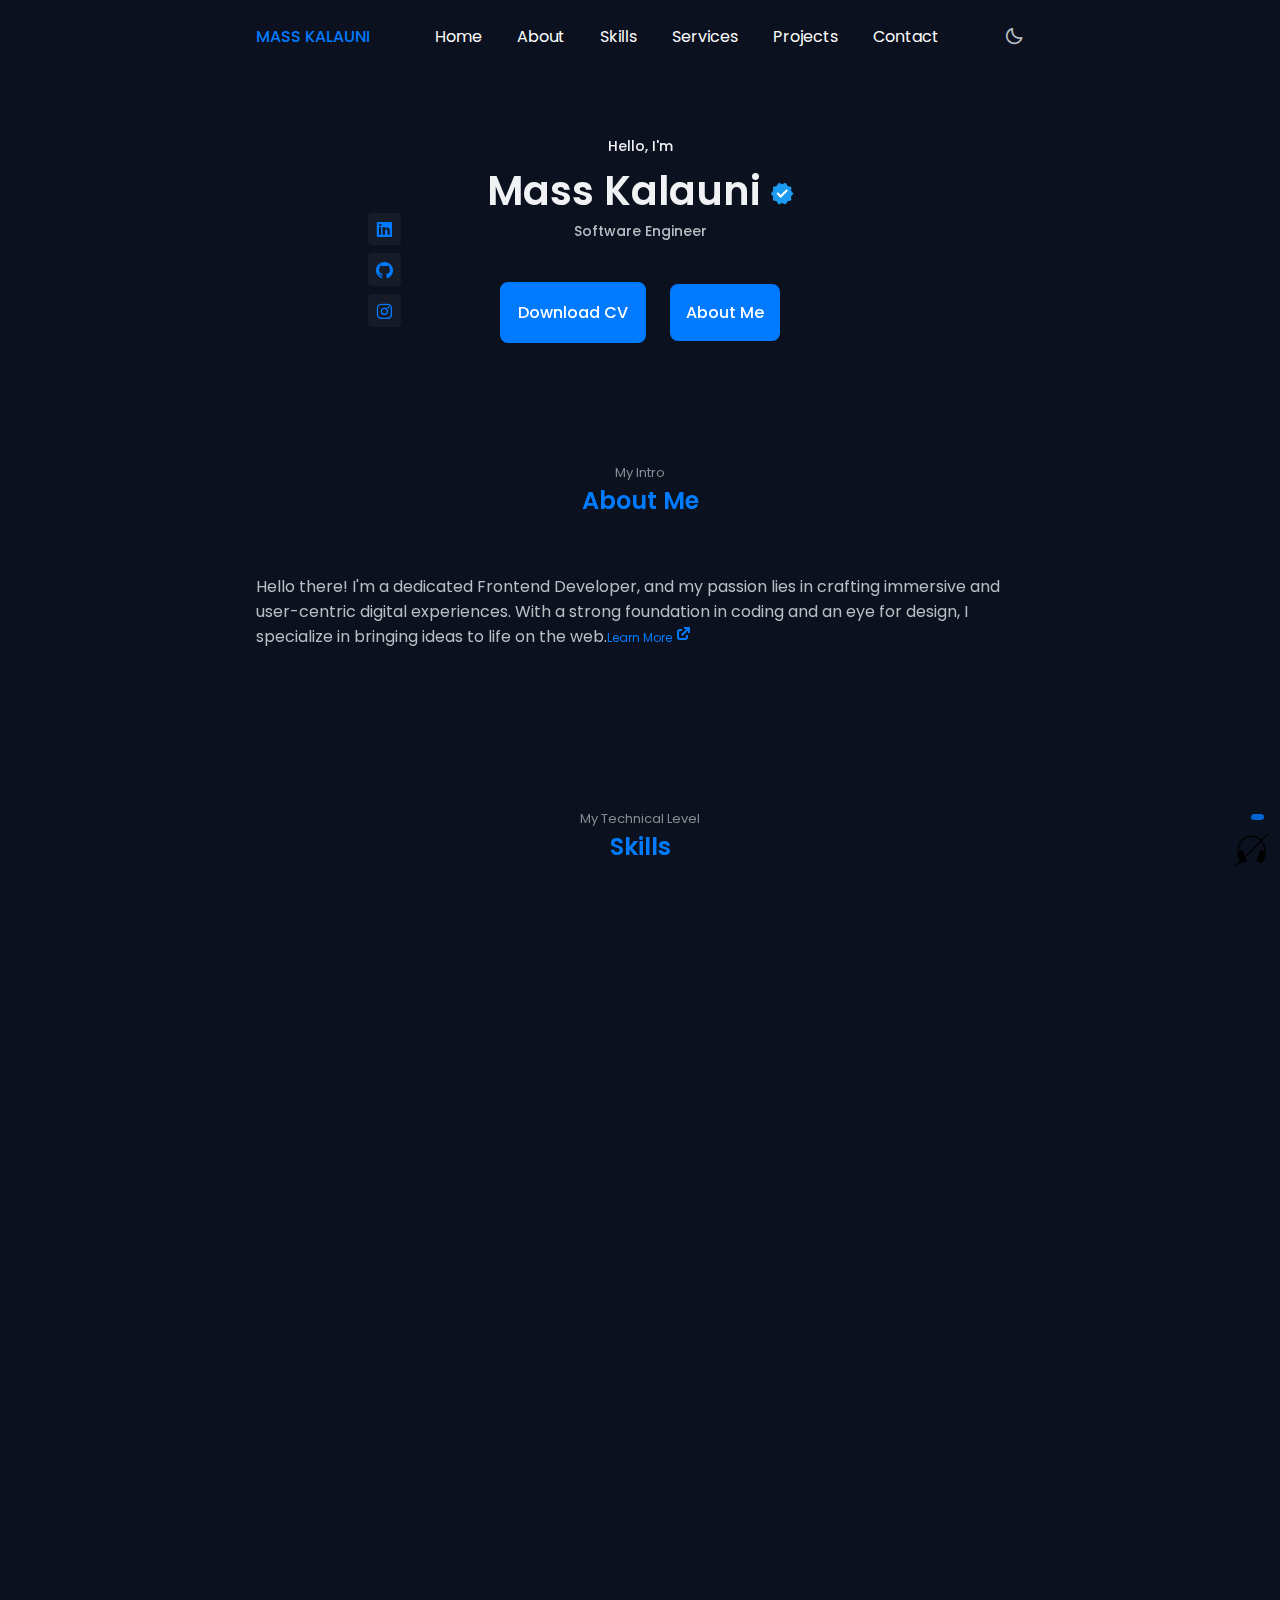
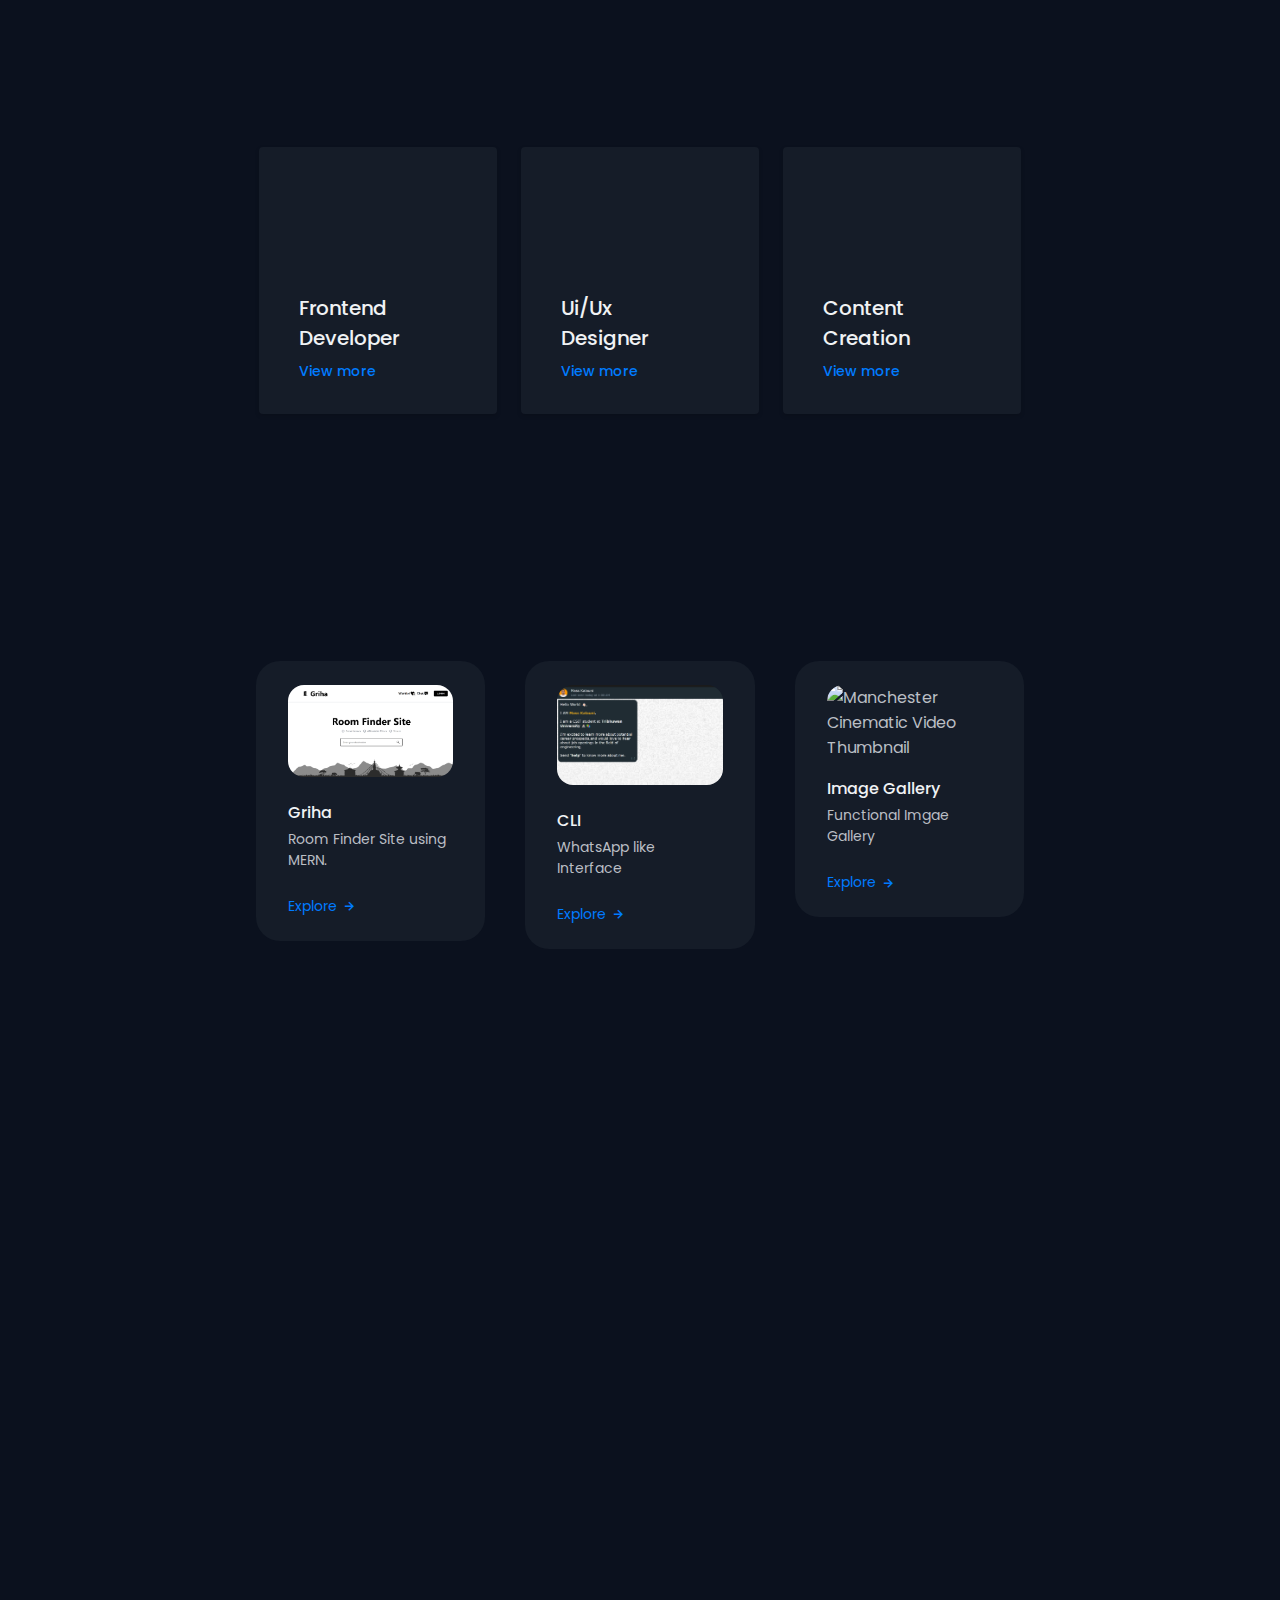
==== index.html @ 1cb42d59 "analytics" ====
<!DOCTYPE html>
<html lang="en">

<head>
    <meta charset="UTF-8">
    <meta name="viewport" content="width=device-width, initial-scale=1.0">
    <meta name="description" content="Prem Prakash Kalauni's personal portfolio showcasing skills, projects, and professional experience in web development and design.">
    <meta name="keywords" content="Prem Prakash Kalauni, portfolio, web development, web design, projects, skills, professional experience">
    <meta name="author" content="Prem Prakash Kalauni">

    <title>Prem Prakash Kalauni - Portfolio</title>

    <!-- Open Graph / Facebook -->
    <meta property="og:type" content="website">
    <meta property="og:title" content="Prem Prakash Kalauni - Portfolio">
    <meta property="og:description" content="Prem Prakash Kalauni's personal portfolio showcasing skills, projects, and professional experience in web development and design.">
    <meta property="og:url" content="https://www.premprakashkalauni.com.np">
    <meta property="og:image" content="https://www.premprakashkalauni.com.np/images/og-image.jpg">

    <!-- Twitter -->
    <meta name="twitter:card" content="summary_large_image">
    <meta name="twitter:title" content="Prem Prakash Kalauni - Portfolio">
    <meta name="twitter:description" content="Prem Prakash Kalauni's personal portfolio showcasing skills, projects, and professional experience in web development and design.">
    <meta name="twitter:url" content="https://www.premprakashkalauni.com.np">
    <meta name="twitter:image" content="https://www.premprakashkalauni.com.np/images/twitter-image.jpg">

    <!-- Canonical Link -->
    <link rel="canonical" href="https://www.premprakashkalauni.com.np">

    <!-- Favicon -->
    <link rel="icon" href="assets/img/favicon/favicon.ico" type="image/x-icon">
    <!--=============== SAFARI BAR COLOR ===============-->
    <meta name="theme-color" content="#fafcff" media="(prefers-color-scheme: light)">
    <meta name="theme-color" content="#0b111e" media="(prefers-color-scheme: dark)">

    <!--=============== CSS ===============-->
    <link rel="stylesheet" href="assets/css/styles.css">

    <!--=============== BOXICONS ===============-->
    <link href='https://unpkg.com/boxicons@2.1.4/css/boxicons.min.css' rel="preload" as="style" fetchpriority="low"
        crossorigin>

    <!--=============== SWIPER CSS ===============-->
    <link href="assets/css/swiper-bundle.min.css" rel="preload" as="style" fetchpriority="low" crossorigin>

    <!--=============== Lazy CSS Load ===============-->
    <noscript data-css-lazyload>
        <link href="https://unpkg.com/boxicons@2.1.4/css/boxicons.min.css" rel="stylesheet" crossorigin
            fetchpriority="low">
        <link href="assets/css/swiper-bundle.min.css" rel="stylesheet" crossorigin fetchpriority="low">
    </noscript>


</head>

<body>
    <!--=============== HEADER ===============-->
    <header class="header" id="header">
        <nav class="nav container">
            <a href="" class="nav__logo" alt="">
                MASS KALAUNI
            </a>
            <!-- -----------------HEADER FOR MOBILE DEVICE----------- -->
            <div class="nav__menu">
                <ul class="nav__list">
                    <li class="nav__item">
                        <a href="#home" class="nav__link active-link" alt="home button">
                            <i class="bx bx-home-alt"></i>
                        </a>
                    </li>

                    <li class="nav__item">
                        <a href="#about" class="nav__link" alt="about button">
                            <i class="bx bx-user"></i>
                        </a>
                    </li>

                    <li class="nav__item">
                        <a href="#skills" class="nav__link" alt="skills button">
                            <i class="bx bx-book"></i>
                        </a>
                    </li>

                    <li class="nav__item">
                        <a href="#project" class="nav__link" alt="work button">
                            <i class="bx bx-briefcase-alt-2"></i>
                        </a>
                    </li>

                    <li class="nav__item">
                        <a href="#contact" class="nav__link" alt="contact button">
                            <i class="bx bx-message-square-detail"></i>
                        </a>
                    </li>

                </ul>
            </div>



            <!-- ---------------------HEADER FOR DESKTOP -------------------------- -->

            <div class="nav__menu_desktop">
                <ul class="nav__list_desktop">
                    <li class="nav__item_desktop">
                       
                        <a href="#home" class=" nav__link " alt="home button">
                            Home
                        </a>
                    </li>

                    <li class="nav__item_desktop">
                        <a href="#about" class="nav__link" alt="about button">
                            About
                        </a>
                    </li>

                    <li class="nav__item_desktop">
                        <a href="#skills" class="nav__link" alt="skills button">
                            Skills
                        </a>
                    </li>
                    <li class="nav__item_desktop">
                        <a href="#services" class="nav__link" alt="skills button">
                            Services
                        </a>
                    </li>

                    <li class="nav__item_desktop">
                        <a href="#project" class="nav__link" alt="work button">
                            Projects
                        </a>
                    </li>

                    <li class="nav__item_desktop">
                        <a href="#contact" class="nav__link" alt="contact button">
                            Contact
                        </a>
                    </li>
                  
                </ul>
             
            </div>

            <!-- Theme Change Button -->
            <i class="bx bx-moon change-theme" id="theme-button"></i>
           
        </nav>
    </header>




    <!--=============== MAIN ===============-->
    <main class="main">
        <!--=============== HOME ===============-->
        <section class="home section" id="home">
            <div class="home__container container grid">
                <div class="home__data">
                    <span class="home__greeting">Hello, I'm</span>
                    <h1 class="home__name">Mass Kalauni
                        <svg class="verified-svg" width="23" height="22" viewBox="0 0 23 22" fill="none">
                            <g id="frame">
                                <path id="star"
                                    d="M5.59896 18.2494L2.73438 17.6244C2.47396 17.5723 2.26562 17.4376 2.10937 17.2203C1.95312 17.0036 1.89236 16.765 1.92708 16.5046L2.21354 13.5619L0.260417 11.3223C0.0868056 11.1314 0 10.9057 0 10.6453C0 10.3848 0.0868056 10.1591 0.260417 9.96817L2.21354 7.72859L1.92708 4.78588C1.89236 4.52546 1.95312 4.28692 2.10937 4.07026C2.26562 3.85289 2.47396 3.71817 2.73438 3.66609L5.59896 3.04109L7.10937 0.489005C7.24826 0.263311 7.43924 0.115741 7.68229 0.0462962C7.92535 -0.0231483 8.1684 -0.0144674 8.41146 0.0723382L11.1198 1.21817L13.8281 0.0723382C14.0712 -0.0144674 14.3142 -0.0231483 14.5573 0.0462962C14.8003 0.115741 14.9913 0.263311 15.1302 0.489005L16.6406 3.04109L19.5052 3.66609C19.7656 3.71817 19.974 3.85289 20.1302 4.07026C20.2865 4.28692 20.3472 4.52546 20.3125 4.78588L20.026 7.72859L21.9792 9.96817C22.1528 10.1591 22.2396 10.3848 22.2396 10.6453C22.2396 10.9057 22.1528 11.1314 21.9792 11.3223L20.026 13.5619L20.3125 16.5046C20.3472 16.765 20.2865 17.0036 20.1302 17.2203C19.974 17.4376 19.7656 17.5723 19.5052 17.6244L16.6406 18.2494L15.1302 20.8015C14.9913 21.0272 14.8003 21.1748 14.5573 21.2442C14.3142 21.3137 14.0712 21.305 13.8281 21.2182L11.1198 20.0723L8.41146 21.2182C8.1684 21.305 7.92535 21.3137 7.68229 21.2442C7.43924 21.1748 7.24826 21.0272 7.10937 20.8015L5.59896 18.2494Z"
                                    fill="#1D9BF0"></path>
                                <path id="tick" d="M6.21994 10L9.71996 13.5L16.22 7.00003" stroke="white"
                                    stroke-width="2"></path>
                            </g>
                        </svg>
                    </h1>
                    <h3 id="dynamic-header" class="home__education">Software Engineer</h3>

                    <div class="home__buttons">
                        <a download="" href="./assets/pdf/Prem-Kalauni-CV.pdf" target="_blank" class="button button--ghost">
                            Download CV
                        </a>

                        <a href="#about" class="button">About Me</a>
                    </div>
                </div>
                <div class="home__social">
                    <a href="https://www.linkedin.com/in/mass-kalauni-402a87238/" target="_blank" class="home__social-link" alt="linkedin social button">
                        <i class="bx bxl-linkedin-square"></i>
                    </a>

                    <a href="https://github.com/masskalauni" target="_blank" class="home__social-link" alt="github social button">
                        <i class="bx bxl-github"></i>
                    </a>

                    <a href="https://www.instagram.com/mass_kalauni/" target="_blank" class="home__social-link" alt="instagram social button">
                        <i class='bx bxl-instagram'></i>
                    </a>
                </div>


            </div>
        </section>
        <!--=============== ABOUT ===============-->
        <section class="about section" id="about">
            <span class="section__subtitle">My Intro</span>
            <h2 class="section__title">About Me</h2>

            <div class="about__container container grid">
                

                <div class="about__data">
                   

                    <p class="about__description">
                        Hello there! I'm a dedicated Frontend Developer, and my passion lies in crafting immersive and
                        user-centric digital experiences. With a strong foundation in coding and an eye for design, I
                        specialize in bringing ideas to life on the web.<a href="https://premkalauni.com.np/" class=" learn_more_btn">Learn More <span>
                            <li-icon aria-hidden="true" type="link-external" class="text-view-model__external-hyperlink-icon" size="small"><svg xmlns="http://www.w3.org/2000/svg" viewBox="0 0 16 16" data-supported-dps="16x16" fill="currentColor" class="mercado-match" width="16" height="16" focusable="false">
                                  <path d="M15 1v6h-2V4.41L7.41 10 6 8.59 11.59 3H9V1zm-4 10a1 1 0 01-1 1H5a1 1 0 01-1-1V6a1 1 0 011-1h2V3H5a3 3 0 00-3 3v5a3 3 0 003 3h5a3 3 0 003-3V9h-2z"></path>
                                </svg></li-icon>      </span></a>
                    </p>

                    

                </div>
            </div>
        </section>

        <!--=============== SKILLS ===============-->
        <section class="skills section" id="skills">
            <span class="section__subtitle">My Technical Level</span>
            <h2 class="section__title">Skills</h2>

            <div class="skills__container container grid">
                <div class="skills__content">
                    <h3 class="skills__title">Frontend Technologies</h3>

                    <div class="skills__box">
                        <div class="skills__group">
                            <div class="skills__data">
                                <i class="bx bxs-badge-check"></i>

                                <div>
                                    <h3 class="skills__name">HTML</h3>
                                    <span class="skills__level">Advanced</span>
                                </div>
                            </div>

                            <div class="skills__data">
                                <i class="bx bxs-badge-check"></i>

                                <div>
                                    <h3 class="skills__name">CSS</h3>
                                    <span class="skills__level">Advanced</span>
                                </div>
                            </div>

                            <div class="skills__data">
                                <i class="bx bxs-badge-check"></i>

                                <div>
                                    <h3 class="skills__name">JavaScript</h3>
                                    <span class="skills__level">Advanced</span>
                                </div>
                            </div>
                        </div>

                        <div class="skills__group">
                            <div class="skills__data">
                                <i class="bx bxs-badge-check"></i>

                                <div>
                                    <h3 class="skills__name">React</h3>
                                    <span class="skills__level">Intermediate</span>
                                </div>
                            </div>

                            <div class="skills__data">
                                <i class="bx bxs-badge-check"></i>

                                <div>
                                    <h3 class="skills__name">Bootstrap</h3>
                                    <span class="skills__level">Intermediate</span>
                                </div>
                            </div>
                        </div>
                    </div>
                </div>

                <div class="skills__content">
                    <h3 class="skills__title">Backend Technologies</h3>

                    <div class="skills__box">
                        <div class="skills__group">


                            <div class="skills__data">
                                <i class="bx bxs-badge-check"></i>

                                <div>
                                    <h3 class="skills__name">NodeJS</h3>
                                    <span class="skills__level">Beginner</span>
                                </div>
                            </div>
                            <div class="skills__data">
                                <i class="bx bxs-badge-check"></i>

                                <div>
                                    <h3 class="skills__name">MySQL</h3>
                                    <span class="skills__level">Intermediate</span>
                                </div>
                            </div>
                        </div>

                        <div class="skills__group">
                            <div class="skills__data">
                                <i class="bx bxs-badge-check"></i>

                                <div>
                                    <h3 class="skills__name">PHP</h3>
                                    <span class="skills__level">Intermediate</span>
                                </div>
                            </div>


                        </div>
                    </div>
                </div>

                <div class="skills__content">
                    <h3 class="skills__title">Programming Languages</h3>

                    <div class="skills__box">
                        <div class="skills__group">
                            <div class="skills__data">
                                <i class="bx bxs-badge-check"></i>

                                <div>
                                    <h3 class="skills__name">C/C++</h3>
                                    <span class="skills__level">Intermediate</span>
                                </div>
                            </div>

                            <div class="skills__data">
                                <i class="bx bxs-badge-check"></i>

                                <div>
                                    <h3 class="skills__name">Java</h3>
                                    <span class="skills__level">Beginner</span>
                                </div>
                            </div>

                            <div class="skills__data">
                                <i class="bx bxs-badge-check"></i>

                                <div>
                                    <h3 class="skills__name">Python</h3>
                                    <span class="skills__level">Intermediate</span>
                                </div>
                            </div>
                        </div>

                        <div class="skills__group">


                            <div class="skills__data">
                                <i class="bx bxs-badge-check"></i>

                                <div>
                                    <h3 class="skills__name">C#</h3>
                                    <span class="skills__level">Basic</span>
                                </div>
                            </div>


                            <div class="skills__data">
                                <i class="bx bxs-badge-check"></i>

                                <div>
                                    <h3 class="skills__name">Dot NET</h3>
                                    <span class="skills__level">Basic</span>
                                </div>
                            </div>
                        </div>
                    </div>
                </div>

                <div class="skills__content">
                    <h3 class="skills__title">Tools & Technologies</h3>

                    <div class="skills__box">
                        <div class="skills__group">
                            <div class="skills__data">
                                <i class="bx bxs-badge-check"></i>

                                <div>
                                    <h3 class="skills__name">Figma</h3>
                                    <span class="skills__level">Advanced</span>
                                </div>
                            </div>

                            <div class="skills__data">
                                <i class="bx bxs-badge-check"></i>

                                <div>
                                    <h3 class="skills__name">Git</h3>
                                    <span class="skills__level">Intermediate</span>
                                </div>
                            </div>

                            <div class="skills__data">
                                <i class="bx bxs-badge-check"></i>

                                <div>
                                    <h3 class="skills__name">Netlify</h3>
                                    <span class="skills__level">Intermediate</span>
                                </div>
                            </div>
                        </div>

                        <div class="skills__group">


                            <div class="skills__data">
                                <i class="bx bxs-badge-check"></i>

                                <div>
                                    <h3 class="skills__name">Azure</h3>
                                    <span class="skills__level">Basic</span>
                                </div>
                            </div>

                            <div class="skills__data">
                                <i class="bx bxs-badge-check"></i>

                                <div>
                                    <h3 class="skills__name">AWS</h3>
                                    <span class="skills__level">Basic</span>
                                </div>
                            </div>
                        </div>
                    </div>
                </div>
            </div>

        </section>

        <!--=============== SERVICES ===============-->
        <section class="services section" id="services">

            <span class="section__subtitle">What I Offer</span>
            <h2 class="section__title">Services</h2>
            <div class="services-container container grid">
                <!-- service 1  -->
                <div class="services-content">
                    <div>
                        <i class="fa-solid fa-code services-icon"></i>
                        <br><br>
                        <h3 class="services-title">
                            Frontend <br>
                            Developer
                        </h3>
                    </div>
                    <span class="button button-flex button-small button-link services-button">
                        View more
                        <i class="fa-solid fa-arrow-right button-icon"></i>
                    </span>

                    <div class="services-box">
                        <div class="services-box-content">
                            <h4 class="services-box-title">
                                Frontend <br>
                                Developer
                                <br><br>
                            </h4>
                            <i class="fa-solid fa-xmark services-box-close"></i>

                            <ul class="services-box-services grid">
                                <li class="services-box-list">
                                    <i class="bx bxs-badge-check "></i>
                                    <p>Responsive Web Design</p>
                                </li>
                                <li class="services-box-list">
                                    <i class="bx bxs-badge-check"></i>
                                    <p>Interactive User Interfaces</p>
                                </li>
                                <li class="services-box-list">
                                    <i class="bx bxs-badge-check"></i>
                                    <p>SEO-Friendly Implementations</p>
                                </li>
                                <li class="services-box-list">
                                    <i class="bx bxs-badge-check"></i>
                                    <p>Accessibility and UX Enhancement</p>
                                </li>
                            </ul>
                        </div>
                    </div>
                </div>
                <!-- service 2  -->
                <div class="services-content">
                    <div>
                        <i class="fa-brands fa-uikit services-icon"></i>
                        <br><br>
                        <h3 class="services-title">
                            Ui/Ux <br>
                            Designer

                        </h3>
                    </div>
                    <span class="button button-flex button-small button-link services-button">
                        View more
                        <i class="fa-solid fa-arrow-right button-icon"></i>
                    </span>

                    <div class="services-box">
                        <div class="services-box-content">
                            <h4 class="services-box-title">
                                Ui/Ux <br>
                                Designer <br><br>
                            </h4>
                            <i class="fa-solid fa-xmark services-box-close"></i>

                            <ul class="services-box-services grid">
                                <li class="services-box-list">
                                    <i class="bx bxs-badge-check"></i>
                                    <p>Intuitive User Interface Design</p>
                                </li>
                                <li class="services-box-list">
                                    <i class="bx bxs-badge-check"></i>
                                    <p>Responsive and Mobile-First Design</p>
                                </li>
                                <li class="services-box-list">
                                    <i class="bx bxs-badge-check"></i>
                                    <p>Seamless User Experience Optimization</p>
                                </li>
                                <li class="services-box-list">
                                    <i class="bx bxs-badge-check"></i>
                                    <p>Accessibility and Usability Enhancements</p>
                                </li>
                            </ul>
                        </div>
                    </div>
                </div>
                <!-- service 3  -->
                <div class="services-content">
                    <div>
                        <i class="fa-solid fa-hashtag services-icon"></i>
                        <br><br>
                        <h3 class="services-title">
                            Content<br>
                            Creation
                        </h3>
                    </div>
                    <span class="button button-flex button-small button-link services-button">
                        View more
                        <i class="fa-solid fa-arrow-right button-icon"></i>
                    </span>

                    <div class="services-box">
                        <div class="services-box-content">
                            <h4 class="services-box-title">
                                Content <br>
                                Creation
                                <br><br>
                            </h4>
                            <i class="fa-solid fa-xmark services-box-close"></i>

                            <ul class="services-box-services grid">
                                <li class="services-box-list">
                                    <i class="bx bxs-badge-check"></i>
                                    <p>Engaging Visual Content</p>
                                </li>
                                <li class="services-box-list">
                                    <i class="bx bxs-badge-check"></i>
                                    <p>Social Media Management</p>
                                </li>
                                <li class="services-box-list">
                                    <i class="bx bxs-badge-check"></i>
                                    <p>Content Strategy Consulting</p>
                                </li>
                                <li class="services-box-list">
                                    <i class="bx bxs-badge-check"></i>
                                    <p>Brand Development and Growth</p>
                                </li>
                            </ul>
                        </div>
                    </div>
                </div>
            </div>
        </section>


        <div class="work__container container grid">

        </div>


        <!--=============== PERSONAL PROJECTS ===============-->
        <section class="projects section" id="project">
            <span class="section__subtitle">Most Recent Work</span>
            <h2 class="section__title">Personal Projects</h2>

            <div class="projects__container container swiper">
                <div class="swiper-wrapper">
                    <div class="projects__card swiper-slide">
                        <img src="assets/img/projects/griha.onrender.com_ (1).png" alt="Griha"
                            class="projects__img">

                        <h3 class="projects__name">Griha</h3>
                        <p class="projects__description">
                            Room Finder Site using MERN.
                        </p>
                        <br>
                        <a href="https://griha.onrender.com/" target="_blank"
                            class="work__button">
                            Explore <i class="bx bx-right-arrow-alt work__icon"></i>
                        </a>
                    </div>

                    <div class="projects__card swiper-slide">
                        <img src="assets/img/projects/premkalauni.com.np_1.png" alt="CS50 Header Photo" class="projects__img">

                        <h3 class="projects__name">CLI</h3>
                        <p class="projects__description">
                          WhatsApp like Interface
                        </p>
                        <br>
                        <a href="https://premkalauni.com.np/" target="_blank" class="work__button">
                            Explore <i class="bx bx-right-arrow-alt work__icon"></i>
                        </a>
                    </div>

                    <div class="projects__card swiper-slide">
                        <img src="assets/img/projects/masskalauni.github.io_Image-Gallery_.png" alt="Manchester Cinematic Video Thumbnail"
                            class="projects__img">

                        <h3 class="projects__name">Image Gallery</h3>
                        <p class="projects__description">
                            Functional Imgae Gallery
                        </p>
                        <br>
                        <a href="https://masskalauni.github.io/Image-Gallery/" target="_blank" class="work__button">
                            Explore <i class="bx bx-right-arrow-alt work__icon"></i>
                        </a>
                    </div>

                    <div class="projects__card swiper-slide">
                        <img src="assets/img/projects/textpilot.netlify.app_.png" alt="Deepfakes Keynote Thumbnail"
                            class="projects__img">

                        <h3 class="projects__name">Rapid GT</h3>
                        <p class="projects__description">
                            Simple TextPilot
                        </p>
                        <br>
                        <a href="https://textpilot.netlify.app/" target="_blank" class="work__button">
                           Explore <i class="bx bx-right-arrow-alt work__icon"></i>
                        </a>
                    </div>


                    <div class="projects__card swiper-slide">
                        <img src="assets/img/projects/greenpeaceletang.com_.png" alt="Deepfakes Keynote Thumbnail"
                            class="projects__img">

                        <h3 class="projects__name">Greenpeace</h3>
                        <p class="projects__description">
                            Custom Wordpress Theme(Backend).
                        </p>
                        <br>
                        <a href="https://greenpeaceletang.com/" target="_blank" class="work__button">
                           Explore <i class="bx bx-right-arrow-alt work__icon"></i>
                        </a>
                    </div>


                    <div class="projects__card swiper-slide">
                        <img src="assets/img/projects/download (1).jpeg" alt="Deepfakes Keynote Thumbnail"
                            class="projects__img">

                        <h3 class="projects__name">Desktop App</h3>
                        <p class="projects__description">
                            Simple Desktop App using Swing.
                        </p>
                        <br>
                        <a href="https://github.com/masskalauni/CryptAuthHub.git" target="_blank" class="work__button">
                           Explore <i class="bx bx-right-arrow-alt work__icon"></i>
                        </a>
                    </div>


                    <div class="projects__card swiper-slide">
                        <img src="assets/img/projects/masskalauni.github.io_Onlinekhabar_.png" alt="Deepfakes Keynote Thumbnail"
                            class="projects__img">

                        <h3 class="projects__name">Onlinekhabar Clone</h3>
                        <p class="projects__description">
                            Popular nepali news website clone Frontend as well as backend.
                        </p>
                        <br>
                        <a href="https://masskalauni.github.io/Onlinekhabar/" target="_blank" class="work__button">
                           Explore <i class="bx bx-right-arrow-alt work__icon"></i>
                        </a>
                    </div>
                </div>

                <div class="swiper-pagination"></div>
            </div>
        </section>

        <!--=============== CONTACT ===============-->
        <section class="contact section" id="contact">
            <span class="section__subtitle">Get In Touch</span>
            <h2 class="section__title">Contact Me</h2>

            <div class="contact__container container grid">
                <div class="contact__content">
                    <h3 class="contact__title">Talk to me</h3>

                    <div class="contact__info">
                        <div class="contact__card">
                            <i class="bx bx-mail-send contact__card-icon"></i>
                            <h3 class="contact__card-title">Email</h3>
                            <span class="contact__card-data">masskalauni@gmail.com</span>

                            <a href="mailto:masskalauni@gmail.com" target="_blank" class="contact__button">
                                Write Me <i class="bx bx-right-arrow-alt contact__button-icon"></i>
                            </a>
                        </div>

                        <div class="contact__card">
                            <i class="bx bxl-whatsapp contact__card-icon"></i>
                            <h3 class="contact__card-title">WhatsApp</h3>
                            <span class="contact__card-data">+9779847508995</span>

                            <a href="https://wa.me/9847508995" target="_blank" class="contact__button">
                                Text Me <i class="bx bx-right-arrow-alt contact__button-icon"></i>
                            </a>
                        </div>

                        <div class="contact__card">
                            <i class="bx bx-phone contact__card-icon"></i>
                            <h3 class="contact__card-title">Phone</h3>
                            <span class="contact__card-data">+9779868509934</span>

                            <a href="tel:9868509934" target="_blank" class="contact__button">
                                Call Me <i class="bx bx-right-arrow-alt contact__button-icon"></i>
                            </a>
                        </div>
                    </div>
                </div>

                <div class="contact__content">
                    <h3 class="contact__title">Write me about your project</h3>

                    <form class="contact__form" data-netlify="true" name="contactForm" action="#">
                        <div class="contact__form-div">
                            <label for="name" class="contact__form-tag">Full Name</label>
                            <input type="text" placeholder="Insert your name" class="contact__form-input" id="name"
                                name="name" autocomplete="name" required>
                        </div>

                        <div class="contact__form-div">
                            <label for="email" class="contact__form-tag">Email</label>
                            <input type="email" placeholder="Insert your email" class="contact__form-input" id="email"
                                name="email" autocomplete="email" required>
                        </div>

                        <div class="contact__form-div contact__form-area">
                            <label for="message" class="contact__form-tag">Message</label>
                            <textarea placeholder="Describe your project" class="contact__form-input" id="message"
                                name="message" cols="30" rows="10" required></textarea>
                        </div>
                        
                        <button type="submit" class="button">Send Message</button>

                    </form>
                    
                </div>
            </div>
        </section>
    </main>



    <!--=============== FOOTER ===============-->
    <footer class="footer">
        <div class="footer__container container grid">
            <h1 class="footer__title">MASS KALAUNI</h1>

            <ul class="footer__list">
                <li>
                    <a href="#about" class="footer__link">About</a>
                </li>

                <li>
                    <a href="" target="_blank" class="footer__link">Blogs</a>
                </li>


            </ul>

            <ul class="footer__social">
                <a href="https://www.facebook.com/prem.kalauni.7/" target="_blank" class="footer__social-link" alt="facebook social button">
                    <i class="bx bxl-facebook"></i>
                </a>

                <a href="https://www.instagram.com/mass_kalauni/" target="_blank" class="footer__social-link" alt="instagram social button">
                    <i class="bx bxl-instagram"></i>
                </a>

                <a href="https://x.com/MassKalauni" target="_blank" class="footer__social-link" alt="twitter social button">
                    <i class="fa-brands fa-x-twitter"></i>
                </a>
            </ul>

            <span class="footer__copy">
                &#169; 2024 Mass Kalauni. All Rights Reserved.
            </span>
        </div>
      <div class="container">
        <a href="#home" class="scrollup show-scroll" id="scroll-up">
            <i class="fa-solid fa-arrow-up scroll-up-icon"></i>
          </a>
          <button class="app__earphone" onclick="toggleSound()">
            <img src="assets/img/favicon/Pk_files/earphone sound off.svg" alt="Earphone" class="app__earphone-img" id="earphone-img">
            <span class="app__earphone-span" id="earphone-text">sound off</span>
            <div class="app__earphone-tooltip" id="earphone-tooltip"></div>
            <audio autoplay="" class="app__audio" id="audio">
                <!-- <source src="assets/audio/lofi-study-112191.mp3" type="audio/mp3"> -->
            </audio>
        </button>
    </div>
   
    </footer>

    <!--=============== SCROLLREVEAL ===============-->
    <script src="assets/js/scrollreveal.min.js"></script>

    <!--=============== SWIPER JS ===============-->
    <script src="assets/js/swiper-bundle.min.js"></script>

    <!--=============== MIXITUP FILTER ===============-->
    <script src="assets/js/mixitup.min.js"></script>

    <!--=============== MAIN JS ===============-->
    <script src="assets/js/main.js"></script>
    <!-- ---fontawesome----- -->
    <script src="https://kit.fontawesome.com/9b634c15bd.js" crossorigin="anonymous"></script>
    <!-- ================smtp js========== -->
    <script src="https://smtpjs.com/v3/smtp.js"></script>

    <script src="https://cdn.jsdelivr.net/npm/canvas-confetti@1.5.1/dist/confetti.browser.min.js"></script>

   <!-- 100% privacy-first analytics -->
<script async defer src="https://scripts.simpleanalyticscdn.com/latest.js"></script>
<noscript><img src="https://queue.simpleanalyticscdn.com/noscript.gif" alt="" referrerpolicy="no-referrer-when-downgrade" /></noscript>
</body>


</html>
---- assets/css/styles.css ----
/*=============== GOOGLE FONTS ===============*/
@import url("https://fonts.googleapis.com/css2?family=Poppins:wght@400;500;600&display=swap");

/*=============== VARIABLES CSS ===============*/
:root {
  --header-height: 3.5rem;

  /*========== Colors ==========*/
  /*Color mode HSL(hue, saturation, lightness)*/
  /*
        Purple: hsl(250, 66%, 75%)
        Blue: hsl(207, 90%, 72%)
        Pink: hsl(356, 66%, 75%)
        Teal: hsl(174, 63%, 62%)
  */
  --first-hue: 219;
  --sat: 69%;
  --lig: 61%;
  --second-hue: 219;
  
  --first-color: #007bff;
  --first-color-alt: hsl(var(--first-hue), var(--sat), 71%); /* -4% */
  --title-color: hsl(var(--second-hue), 15%, 95%);
  --text-color: hsl(var(--second-hue), 8%, 75%);
  --text-color-light: hsl(var(--second-hue), 4%, 55%);
  --body-color: hsl(var(--second-hue), 48%, 8%);
  --container-color: hsl(var(--second-hue), 32%, 12%);

  /*========== Font and typography ==========*/
  /*.5rem = 8px | 1rem = 16px ...*/
  --body-font: 'Poppins', sans-serif;
  --biggest-font-size: 1.75rem;
  --h1-font-size: 1.5rem;
  --h2-font-size: 1.25rem;
  --h3-font-size: 1rem;
  --normal-font-size: .938rem;
  --small-font-size: .813rem;
  --smaller-font-size: .75rem;
  --tiny-font-size: .625rem;

  /*========== Font weight ==========*/
  --font-medium: 500;
  --font-semibold: 600;

  /*========== z index ==========*/
  --z-tooltip: 10;
  --z-fixed: 100;
  --z-model: 100;
}

/* Responsive typography */
@media screen and (min-width: 968px) {
  :root {
    --biggest-font-size: 2.5rem;
    --h1-font-size: 2.25rem;
    --h2-font-size: 1.5rem;
    --h3-font-size: 1.25rem;
    --normal-font-size: 1rem;
    --small-font-size: .875rem;
    --smaller-font-size: .813rem;
  }
}

/*=============== BASE ===============*/
* {
  box-sizing: border-box;
  padding: 0;
  margin: 0;
}

html {
  scroll-behavior: smooth;
}

body,
button,
input,
textarea {
  font-family: var(--body-font);
  font-size: var(--normal-font-size);
}
.verified-svg #star {
  transform-origin: center;
  animation: spin 3.5s ease-in-out infinite;
 
}

.app__earphone {
  position: fixed;
  right: -.5rem;
  bottom: .5rem;
  z-index: 9999;
  background-color: transparent;
  border: none;
  cursor: pointer;
  display: flex;
  flex-direction: column;
  align-items: center
}

.app__earphone-img {
  width: 34px;
  height: 34px
}

.app__earphone-span {
  opacity: 0;
  transition: all 1s ease;
  transform: translateY(20px);
}

.app__earphone-span_show {
  transition: all 1s ease;
}

.app__earphone-span_show:hover {
  transform: translateY(0);
  opacity: 1;
}

.app__earphone-audio {
  display: none;
  opacity: 0
}
.app__earphone-tooltip {
  position: absolute;
  bottom: 4px;
  left: 50%;
  transform: translateX(-50%);
  width: 100%;
  color: black;
  display: none;
  opacity: 0;
  transition: all 1s ease; /* Add a transition for opacity */
}

.app__earphone:hover .app__earphone-tooltip {
  display: block;
  opacity: 1;
}


input {
  font-family: var(--body-font);
  font-size: var(--normal-font-size);
  border: none;
  outline: none;
  display: inline-block;
  background-color: var(--first-color);
  color: var(--body-color);
  padding: 0.75rem 1rem;
  border-radius: 0.5rem;
  font-weight: var(--font-medium);
  transition: 0.4s;
}

body {
  background-color: var(--body-color);
  color: var(--text-color);
  transition: .4s; /* for light mode animation */
}

h1, h2, h3 {
  color: var(--title-color);
  font-weight: var(--font-semibold);
}

ul {
  list-style: none;
}

a {
  text-decoration: none;
}

button {
  cursor: pointer;
  border: none;
  outline: none;
}

img {
  max-width: 100%;
  height: auto;
}

/*=============== THEME ===============*/
.change-theme {
  font-size: 1.25rem;
  cursor: pointer;
  transition: 0.3s;
}

.change-theme:hover {
  color: var(--first-color);
  transition: 0.3s;
}

/*========== Variables Light Theme ==========*/
body.light-theme {
  --title-color: hsl(var(--second-hue), 15%, 15%);
  --text-color: hsl(var(--second-hue), 8%, 35%);
  --body-color: hsl(var(--second-hue), 100%, 99%);
  --container-color: #FFF;
}

/*========== 
    Color changes in some parts of 
    the website, in light theme
==========*/
.light-theme .scroll-header {
  box-shadow: 0 2px 4px hsla(0, 0%, 1%, 0.1);
}

.light-theme .nav__menu {
  background-color: hsla(var(--second-hue), 32%, 90%, 0.8);
}
 .light-theme .nav__menu{
  color: var(--text-color);
} 
.light-theme .nav__list_desktop li a{
  color: var( --title-color);
} 

.light-theme .section__subtitle {
  color: var(--text-color);
}

.light-theme .home__social-link {
  box-shadow: 0 2px 8px hsla(var(--second-hue), 48%, 8%, 0.1);
}

.light-theme .home__social::after {
  background-color: var(--title-color);
}

.light-theme .home__social-link,
.light-theme .home__scroll {
  color: var(--title-color);
}

.light-theme .about__box {
  box-shadow: 0 2px 8px hsla(var(--second-hue), 48%, 8%, 0.1);
}

.light-theme .skills__content,
.light-theme .services__card,
.light-theme .work__card,
.light-theme .projects__card,
.light-theme .contact__card {
  box-shadow: 0 2px 16px hsla(var(--second-hue), 48%, 8%, 0.1);
}

.light-theme::-webkit-scrollbar-thumb {
  background-color: hsl(var(--second-hue), 8%, 54%);
  transition: 0.3s;
}

.light-theme::-webkit-scrollbar-thumb:hover {
  background-color: hsl(var(--second-hue), 8%, 44%);
  transition: 0.3s;
}

.light-theme .img-fluid {
  fill: var(--title-color);
  transition: 0.3s;
}

.light-theme .img-fluid:hover {
  fill: var(--first-color);
  transition: 0.3s;
}

.light-theme .footer {
  background-color: var(--first-color);
}

.light-theme .footer__title,
.light-theme .footer__link {
  color: var(--body-color);
}

.light-theme .footer__social-link {
  background-color: var(--body-color);
  color: var(--first-color);
  transition: 0.3s;
}

.light-theme .footer__social-link:hover {
  color: #151c28;
  transition: 0.3s;
}

.light-theme .footer__copy {
  color: var(--container-color);
}

/*=============== REUSABLE CSS CLASSES ===============*/
.container {
  max-width: 968px;
  margin-left: 1rem;
  margin-right: 1rem;
}

.grid {
  display: grid;
  gap: 1.25rem;
}

.main {
  overflow: hidden;
}

.section {
  padding: 4.5rem 0 1rem;
}

.section__title, 
.section__subtitle {
  text-align: center;
}

.section__title {
  font-size: var(--h2-font-size);
  color: var(--first-color);
  margin-bottom: 2rem;
}

.section__subtitle {
  display: block;
  font-size: var(--smaller-font-size);
  color: var(--text-color-light);
}

/*=============== HEADER & NAV===============*/
.header {
  position: fixed;
  top: 0;
  left: 0;
  width: 100%;
  background-color: var(--body-color);
  z-index: var(--z-fixed);
  transition: 0.4s; /* For light mode animation */
}

.nav {
  height: var(--header-height);
  display: flex;
  justify-content: space-between;
  align-items: center;
}

.nav__logo, #Logo_Black {
  color: var(--first-color);
  font-weight: var(--font-medium);
  transition: .4s ease-in-out;
}

.nav__logo:hover {
  color: var(--first-color-alt);
  transition: 0.3s ease-in-out;
}

.img-fluid {
  height: 1.5rem;
  fill: var(--first-color);
  transition: 0.1s ease-in-out;
}

.img-fluid:hover {
  fill: var(--first-color-alt);
  transition: 0.1s ease-in-out;
}

.nav__menu {
  position: fixed;
  bottom: 0rem;
  left: 1rem;
  background-color: hsl(var(--second-hue), 32%, 16%, 0.8);
  width: 90%;
  border-radius: 4rem;
  padding: 1rem 2.25rem;
  -webkit-backdrop-filter: blur(10px); /* For Safari */
  backdrop-filter: blur(10px);
  transition: 0.4s; /* For light mode animation */
}
@media(min-width:756px){
  .nav__menu{
    opacity: 0;
  }
}
@media(max-width:756px){
  .nav__menu_desktop{
   display: none;
  }
}
.nav__list {
  display: flex;
  justify-content: space-between;
  align-items: center;
}
.nav__list_desktop{
  display: flex;
  justify-content: space-around;
  align-items: center; 
}
.nav__list_desktop{
 
    grid-template-columns: repeat(3, 1fr);
    gap: 2rem;
  }
  
.nav__link {
  color:white;
  font-size: 1rem;
  padding: 0.1rem;
  display: flex;
  border-radius: 5rem;
}

/* Active link */
.active-link {
  background: linear-gradient(180deg,
              hsla(var(--first-hue), var(--sat), var(--lig), 1),
              hsla(var(--first-hue), var(--sat), var(--lig), 0.2));
  
  box-shadow: 0 0 16px hsla(var(--first-hue), var(--sat), var(--lig), 0.4);
}

/* Change background header */
.scroll-header {
  box-shadow: 0 4px 4px hsla(0, 0%, 4%, 0.3);
}

/*=============== HOME ===============*/
.home__container {
  position: relative;
  row-gap: 4.5rem;
  padding-top: 2rem;
}

.home__data {
  text-align: center;
}

.home__greeting,
.home__education {
  font-size: var(--small-font-size);
  font-weight: var(--font-medium);
}

.home__greeting {
  display: block;
  color: var(--title-color);
  margin-bottom: 0.25rem;
}

.home__education {
  color: var(--text-color);
  margin-bottom: 2.5rem;
}

.home__name {
  font-size: var(--biggest-font-size);
}

.home__img {
  width: 160px;
}

.home__handle {
  justify-self: center;
  width: 190px;
  height: 293px;
  background: linear-gradient(180deg,
              hsla(var(--first-hue), var(--sat), var(--lig), 1),
              hsla(var(--first-hue), var(--sat), var(--lig), 0.2));
  
  border-radius: 10rem 10rem 1rem 1rem;
  display: flex;
  align-items: flex-end;
  justify-content: center;
  overflow: hidden;
}

.home__buttons {
  display: flex;
  justify-content: center;
  align-items: center;
  gap: 1.5rem;
}

.home__social,
.home__scroll {
  position: absolute;
}

.home__social {
  bottom: 1rem;
  left: 7rem;
  display: grid;
  row-gap: 0.5rem;
}
@media(max-width:756px){
  .home__social{
    bottom: -3rem;
    left: 6rem;
    grid-template-columns: 1fr 1fr 1fr;
    column-gap: 1rem;
  }
}

.home__social-link {
  width: max-content;
  background-color: var(--container-color);
  color: var(--first-color);
  padding: 0.25rem;
  border-radius: 0.25rem;
  display: flex;
  font-size: 1rem;
  transition: 0.3s ease-in-out;
}

.home__social-link:hover {
  background-color: var(--first-color);
  color: #FFFFFF;
  transition: 0.3s ease-in-out;
}



.home__scroll {
  color: var(--first-color);
  right: -1.5rem;
  bottom: 4rem;
  display: grid;
  row-gap: 2.25rem;
  justify-items: center;
}

.home__scroll-icon {
  font-size: 1.25rem;
}

.home__scroll-name {
  font-size: var(--smaller-font-size);
  transform: rotate(-90deg);
}

#dynamic-header {
  transition: opacity 0.5s ease-in-out;
}

/*=============== BUTTONS ===============*/
.button {
  display: inline-block;
  background-color: var(--first-color);
  color: var(--body-color);
  padding: 0.75rem 1rem;
  border-radius: 0.5rem;
  font-weight: var(--font-medium);
  transition: 0.3s ease-in-out;
}

.button:hover {
  background-color: var(--first-color-alt);
  color: var(--body-color);
  transition: 0.3s ease-in-out;
}

.button--ghost {
  background-color: transparent;
  border: 2px solid var(--first-color);
  color: var(--first-color);
}

/*=============== ABOUT ===============*/
.about__container{
  row-gap: 2.5rem;
}

.about__img{
  width: 220px;
  border-radius: 1.5rem;
  justify-self: center;
  animation: floaty 1.5s infinite alternate;
}

.about__data{
  text-align: center;
  
}
.learn_more_btn{
  color:#007bff;
  font-size:12px;
}
.learn_more_btn:hover{
  text-decoration: underline;

}

.about__info {
  display: grid;
  grid-template-columns: repeat(3, 1fr);
  gap: 0.5rem;
  margin-bottom: 2rem;
}

.about__subtitle {
  font-size: var(--tiny-font-size);
}

.about__description {
  margin-bottom: 2rem;
}



/*=============== SKILLS ===============*/
.skills__container {
  row-gap: 2rem;
  padding-top: 1rem;
}

.skills__content {
  background-color: var(--container-color);
  padding: 1.5rem;
  border-radius: 1.25rem;
}

.skills__title {
  font-size: var(--normal-font-size);
  font-weight: var(--font-medium);
  color: var(--first-color);
  text-align: center;
  margin-bottom: 1.5rem;
}

.skills__box {
  display: flex;
  justify-content: center;
  column-gap: 2.5rem;
}

.skills__group {
  display: grid;
  align-content: flex-start;
  row-gap: 1rem;
}

.skills__data {
  display: flex;
  column-gap: 0.5rem;
}

.skills .bxs-badge-check  {
  font-size: 1rem;
  color: var(--first-color);
}
#services .bxs-badge-check  {
  font-size: 1rem;
  color: var(--first-color);
}

.skills__name {
  font-size: var(--normal-font-size);
  font-weight: var(--font-medium);
  line-height: 18px;
}

.skills__level {
  font-size: var(--tiny-font-size);
}

/*=============== SERVICES ===============*/

/* resuable css class  */
.section {
  padding: 2rem 0 4rem;
}

.section-title{
  font-size: var(--h2-font-size);
  color: var(--first-color);
}

.section-subtitle {
  display: block;
  font-size: var(--small-font-size);
  margin-bottom: var(--margin-bottom-0-3);
  color:var(--text-color);
}
.section-title,
.section-subtitle {
  text-align: center;
}
/* layout  */
.container {
  max-width: 768px;
 
}

/* services  */

.services-icon {
  display: block;
  font-size: 1.5rem;
  color: var(--first-color);
  margin-bottom: var(--margin-bottom-0-1);
}

.services-title {
  font-size: var(--h3-font-size);
  margin-bottom: var(--margin-bottom-0-1);
  font-weight: var(--font-medium);
}

.services-button {
  cursor: pointer;
  font-size: var(--small-font-size);
}

.services-button:hover .button-icon {
  transform: translateX(0.25rem);
}

.services-box {
  position: fixed;
  top: 0;
  left: 0;
  bottom: 0;
  right: 0;
  background-color: rgba(0, 0, 0, 0.5);
  display: flex;
  align-items: center;
  justify-content: center;
  padding: 0 1rem;
  z-index: var(--z-model);
  opacity: 0;
  visibility: hidden;
  transition: 0.3s;
}

.services-box-content {
  position: relative;
  background-color: var(--container-color);
  padding: 1.5rem;
  border-radius: 0.5rem;
}

.services-box-services {
  row-gap: 1rem;
}

.services-box-list {
  display: flex;
}

.services-box-title {
  font-size: var(--h3-font-size);
  font-weight: var(--font-medium);
  margin-bottom: var(--margin-bottom-0-1-5);
}

.services-box-close {
  position: absolute;
  top: 1rem;
  right: 1rem;
  font-size: 1.5rem;
  color: var(--first-color);
  cursor: pointer;
}

.services-list-icon {
  color: var(--first-color);
  margin-top: 0.25rem;
  margin-right: var(--margin-bottom-0-25);
}

.active-box {
  opacity: 1;
  visibility: visible;
}












ul {
  list-style: none;
}

a {
  text-decoration: none;
}



/* resuable css class  */
.section {
  padding: 2rem 0 4rem;
}

.section-title {
  font-size: var(--h1-font-size);
}

.section-subtitle {
  display: block;
  font-size: var(--small-font-size);
  margin-bottom: var(--margin-bottom-0-3);
}

.section-title,
.section-subtitle {
  text-align: center;
}







/* buttons  */
.button {
  display: inline-block;
  background-color: var(--first-color);
  color: #fff;
  padding: 1rem;
  border-radius: 0.5rem;
  font-weight: var(--font-medium);
}
.button:hover {
  background-color: var(--first-color-alt);
}

.button-icon {
  font-size: .7rem;
  margin-left: var(--margin-bottom-0-5);
  transition: 0.3s;
}

.button-flex {
  display:inline-block;
  align-items: center;
  justify-content: space-around;
}

.button-small {
  padding: 0.75rem 1rem;
 
}

.button-white {
  background-color: #fff;
  color: var(--first-color);
}
.button-white:hover {
  background-color: #f1f1f1;
}
.button-link {
  font-size:1rem;
  padding: 0;
  background-color: transparent;
  color: var(--first-color);
}

.button-link:hover {
  background-color: transparent;
  color: black;
}






/* services  */
.services-container {
  gap: 1.5rem;
  grid-template-columns: repeat(2, 1fr);
}

.services-content {
  position: relative;
  background-color: var(--container-color);
  padding: 3.5rem 0.5rem 1.25rem 1.5rem;
  border-radius: 0.25rem;
  box-shadow: 0 2px 4px rgba(0, 0, 0, 0.15);
  transition: 0.3s;
  display: inline-grid;
    row-gap: .5rem;
}

.services-content:hover {
  box-shadow: 0 4px 8px rgba(0, 0, 0, 0.15);
}

.services-icon {
  display: block;
  font-size: 1.5rem;
  color: var(--first-color);
  margin-bottom: var(--margin-bottom-0-1);
}

.services-title {
  font-size: var(--h3-font-size);
  margin-bottom: var(--margin-bottom-0-1);
  font-weight: var(--font-medium);
}

.services-button {
  cursor: pointer;
  font-size: var(--small-font-size);
}

.services-button:hover .button-icon {
  transform: translateX(0.25rem);
}

.services-box {
  position: fixed;
  top: 0;
  left: 0;
  bottom: 0;
  right: 0;
  background-color: rgba(0, 0, 0, 0.5);
  display: flex;
  align-items: center;
  justify-content: center;
  padding: 0 1rem;
  z-index: var(--z-model);
  opacity: 0;
  visibility: hidden;
  transition: 0.3s;
}

.services-box-content {
  position: relative;
  background-color: var(--container-color);
  padding: 1.5rem;
  border-radius: 0.5rem;
}

.services-box-services {
  row-gap: 1rem;
}

.services-box-list {
  display:flex;
  align-items: center;
  gap:10px;
}


.services-box-title {
  font-size: var(--h3-font-size);
  font-weight: var(--font-medium);
  margin-bottom: var(--margin-bottom-0-1-5);
}

.services-box-close {
  position: absolute;
  top: 1rem;
  right: 1rem;
  font-size: 1.5rem;
  color: var(--first-color);
  cursor: pointer;
}

.services-list-icon {
  color: var(--first-color);
  margin-top: 0.25rem;
  margin-right: var(--margin-bottom-0-25);
}

.active-box {
  opacity: 1;
  visibility: visible;
}



/* media queries  */
/* small devices */
@media screen and (max-width: 350px) {
 




  .services-container {
    grid-template-columns: max-content;
    justify-content: center;
  }

  .services-content {
    padding-right: 3.5rem;
  }

  .services-box {
    padding: 0 0.5rem;
  }

}



@media screen and (min-width: 768px) {
  

 

  

  .section-subtitle {
    margin-bottom: 4rem;
  }

  

  .services-container {
    grid-template-columns: repeat(3, 218px);
    justify-content: center;
  }

  .services-icon {
    font-size: 2rem;
  }

  .services-content {
    padding: 6rem 0 2rem 2.5rem;
  }

  .services-box-content {
    width: 450px;
  }

 
}

/* large devices */
@media screen and (min-width: 1024px) {
 
  .services-container {
    grid-template-columns: repeat(3, 238px);
  }

 
}


/*=============== WORK ===============*/
.work__container {
  padding-top: 1rem;
}

.work__filters {
  display: flex;
  justify-content: center;
  align-items: center;
  column-gap: 0.75rem;
  margin-bottom: 2rem;
}

.work__item {
  cursor: pointer;
  color: var(--title-color);
  padding: 0.25rem 0.75rem;
  font-weight: var(--font-medium);
  border-radius: 0.5rem;
}

.work__card {
  background-color: var(--container-color);
  padding: 1rem;
  border-radius: 1rem;
}

.work__img {
  border-radius: 1rem;
  margin-bottom: 0.75rem;
}

.work__title {
  font-size: var(--normal-font-size);
  font-weight: var(--font-medium);
  margin-bottom: 0.25rem;
}

.work__button {
  width: max-content;
  color: var(--first-color);
  font-size: var(--small-font-size);
  display: flex;
  align-items: center;
  column-gap: 0.25rem;
}

.work__button:hover .work__icon {
  transform: translateX(0.25rem);
}

.work__icon {
  font-size: 1rem;
  transition: 0.3s;
}

/* Active item work*/
.active-work {
  background-color: var(--first-color);
  color: var(--body-color);
}

/*=============== PERSONAL PROJECTS ===============*/
.projects__card {
  background-color: var(--container-color);
  padding: 1.25rem 1.5rem;
  border-radius: 1.5rem;
  margin-bottom: 3rem;
}

.projects__img {
  width: 600px;
  border-radius: 1rem;
  margin-bottom: 1rem;
}

.projects__name {
  font-size: var(--normal-font-size);
  font-weight: var(--font-medium);
  margin-bottom: 0.25rem;
}

.projects__description {
  font-size: var(--small-font-size);
}

.projects__container {
  width: 90vw;
}

/* Swiper class */
.swiper-pagination-bullet {
  background-color: var(--text-color-light)
}

.swiper-pagination-bullet-active {
   background-color: var(--first-color)
}

/*=============== CONTACT ===============*/
.contact__container {
  row-gap: 3rem;
  padding-bottom: 3rem
}

.contact__title {
  text-align: center;
  font-size: var(--h3-font-size);
  margin-bottom: 1.5rem;
}

.contact__info {
  display: grid;
  gap: 1rem;
}

.contact__card {
  background-color: var(--container-color);
  padding: 1rem;
  border-radius: 0.75rem;
  text-align: center;
}

.contact__card-icon {
  font-size: 2rem;
  color: var(--title-color);
  margin-bottom: 0.25rem;
}

.contact__card-title,
.contact__card-data {
  font-size: var(--small-font-size);
}

.contact__card-title {
  font-weight: var(--font-medium);
}

.contact__card-data {
  display: block;
  margin-bottom: 0.75rem;
}

.contact__button {
  color: var(--first-color);
  font-size: var(--small-font-size);
  display: flex;
  align-items: center;
  justify-content: center;
  column-gap: 0.25rem;
}

.contact__button:hover .contact__button-icon {
  transform: translateX(0.25rem);
}

.contact__button-icon {
  font-size: 1rem;
  transition: 0.3s;
}

.contact__form-div {
  position: relative;
  margin-bottom: 2rem;
  height: 4rem;
}

.contact__form-input {
  position: absolute;
  top: 0;
  left: 0;
  width: 100%;
  height: 100%;
  border: 2px solid var(--text-color-light);
  background: none;
  color: var(--text-color);
  outline: none;
  padding: 1.5rem;
  border-radius: 0.75rem;
  z-index: 1;
}

.contact__form-tag {
  position: absolute;
  top: -0.75rem;
  left: 1.25rem;
  font-size: var(--smaller-font-size);
  padding: 0.25rem;
  background: var(--body-color);
  z-index: 10;
}

.contact__form-area {
  height: 11rem;
}

.contact__form-area textarea {
  resize: none;
}

/*=============== FOOTER ===============*/
.footer {
  background-color: var(--container-color);
}

.footer__container {
  padding: 2rem 0 6rem;
}

.footer__title,
.footer__link {
  color: var(--title-color);
}

.footer__title {
  text-align: center;
  margin-bottom: 2rem;
}

.footer__list {
  display: flex;
  justify-content: center;
  column-gap: 1.5rem;
  margin-bottom: 2rem;
}

.footer__social {
  display: flex;
  justify-content: center;
  column-gap: 1.25rem;
}

.footer__social-link {
  background-color: var(--title-color);
  color: var(--container-color);
  padding: 0.25rem;
  border-radius: 0.25rem;
  font-size: 1rem;
  display: inline-flex;
}

.footer__social-link:hover {
  color: var(--first-color);
}

.footer__copy {
  display: block;
  margin-top: 4.5rem;
  color: #FFF;
  text-align: center;
  font-size: var(--smaller-font-size);
}

/*=============== SCROLL BAR ===============*/
::-webkit-scrollbar {
  width: 0.6rem;
  border-radius: 0.5rem;
  background-color: var(--body-color);
}

::-webkit-scrollbar-thumb {
  background-color: hsl(var(--second-hue), 8%, 26%);
  border-radius: 0.5rem;
}

::-webkit-scrollbar-thumb:hover {
  background-color: hsl(var(--second-hue), 8%, 20%);
  transition: 0.3s ease-in-out;
}

/*=============== BREAKPOINTS ===============*/
/* For small devices */
@media screen and (max-width: 320px) {
  .nav__menu {
    padding: 1rem 1.5rem;
  }

  .home__buttons {
    flex-direction: column;
  }

  .home__handle {
    width: 150px;
    height: 253px;
  }

  .home__img {
    width: 130px;
  }

  .about__info {
    grid-template-columns: repeat(2, 1fr);
  }

  .skills__box {
    column-gap: 1rem;
  }

  .skills__name {
    font-size: var(--small-font-size);
  }

  .services__container {
    grid-template-columns: 145px;
    justify-content: center;
  }

  .work__item {
    font-size: var(--small-font-size);
  }

  .work__filters {
    column-gap: 0.25rem;
  }

  .footer__title {
    font-size: var(--h2-font-size);
  }

  .footer__link {
    font-size: var(--small-font-size);
  }

  .footer__list {
    flex-direction: column;
    row-gap: 0.5rem;
    align-items: center;
  }
}

@media screen and (min-width: 320px) {
  .footer__title {
    font-size: var(--h1-font-size);
  }

  .footer__link {
    font-size: var(--medium-font-size); 
  }

  .footer__list {
    flex-direction: column;
    row-gap: 1rem;
    align-items: center;
  }
}

/* For medium devices */
@media screen and (min-width: 576px) {
  .nav__menu {
    width: 328px;
    left: 0;
    right: 0;
    margin: 0 auto;
  }

  .about__info {
    grid-template-columns: repeat(3, 140px);
    justify-content: center;
  }

  .about__description {
    padding: 0 5rem;
  }

  .skills__container {
    justify-content: center;
  }

  .skills__content {
    padding: 2rem 4rem;
  }

  .services__container {
    grid-template-columns: repeat(2, 160px);
    justify-content: center;
  }

  .services__modal-content {
    width: 500px;
    padding: 4.5rem 2.5rem 2.5rem;
  }

  .services__modal-description {
    padding: 0 3.5rem;
  }

  .work__container {
    justify-content: center;
  }

  .work__img {
    width: 295px;
  }

  .contact__info {
    grid-template-columns: 300px;
    justify-content: center;
  }

  .contact__form {
    width: 300px;
    margin: 0 auto;
  }
}

@media screen and (min-width: 767px) {
  .work__container {
    grid-template-columns: repeat(2, max-content);
  }

  .contact__container {
    grid-template-columns: repeat(2, max-content);
    justify-content: center;
    column-gap: 3rem;
  }

  .footer__title {
    font-size: var(--h2-font-size);
  }

  .footer__link {
    font-size: var(--small-font-size);
  }

  .footer__list {
    flex-direction: row;
    align-items: center;
  }
}

/* For large devices */
@media screen and (min-width: 992px) {
  .container {
    margin-left: auto;
    margin-right: auto;
  }

  .section {
    padding: 6.5rem 0 1rem;
  }

  .section__title {
    margin-bottom: 3.5rem;
  }

  .nav {
    height: calc(var(--header-height) + 1rem);
  }

  .home__handle {
    width: 290px;
    height: 400px; 
  }

  .home__img {
    width: 220px;
  }

  .home__social-link {
    padding: 0.4rem;
    font-size: 1.25rem;
  }

  .home__social::after {
    transform: rotate(90deg) translate(16px, 0);
  }

  .home__scroll-icon {
    font-size: 2rem;
  }

  .about__container {
    /* grid-template-columns: repeat(2, 1fr); */
    align-items: center;
    column-gap: 4rem;
  }

  .about__img {
    width: 350px;
  }

  .about__data {
    text-align: initial;
  }

  .about__info {
    justify-content: initial;
  }

  .about__box {
    text-align: center;
    padding: 1rem 1.25rem;
  }

  .about__description {
    padding: 0 0 0 0;
    margin-bottom: 2.5rem;
  }

  .skills__container {
    grid-template-columns: repeat(2, 350px);
    column-gap: 3rem;
  }

  .services__container {
    grid-template-columns: repeat(3,192px);
    column-gap: 3rem;
  }

  .services__card {
    padding: 5rem 2rem 1.5rem;
  }

  .work__container {
    gap: 3rem;
  }

  .work__card {
    padding: 1.25rem;
  }

  .work__img {
    margin-bottom: 1rem;
  }

  .work__title {
    margin-bottom: 0.5rem;
  }

  .projects__container {
    width: 1000px;
  }

  .projects__card {
    padding: 1.5rem 2rem;
  }

  .contact__container {
    column-gap: 6rem;
  }

  .footer__social-link {
    font-size: 1.25rem;
    padding: 0.4rem;
    border-radius: 0.5rem;
  }
}




.scrollup {
  position: fixed;
  right: 1rem;
  bottom: -20%;
  background-color: var(--first-color);
  opacity: 0.8;
  padding: 0.2rem 0.4rem;
  border-radius: 0.4rem;
  z-index: var(--z-tooltip);
  transition: 0.4s;
}

.scrollup:hover {
  background-color: var(--first-color-alt);
}

.scroll-up-icon {
  font-size: 1.25rem;
  color: #fff;
}

.show-scroll {
  bottom: 5rem;
}

/* scroll thumb and bar  */
::-webkit-scrollbar {
  width: 0.6rem;
  background-color: var(--scroll-bar-color);
  border-radius: 0.5rem;
}

::-webkit-scrollbar-thumb {
  background-color: var(--scroll-thumb-color);
  border-radius: 0.5rem;
}

@media only screen and (max-width: 600px) {
  #earphone-img {
      display: none;
  }
  #earphone-text{
  display: none;
  }
}



#info {
  background-color: rgba(0,0,0,0.75);
}

.lil-gui .gui-stats {
  line-height: var(--widget-height);
  padding: var(--padding);
}
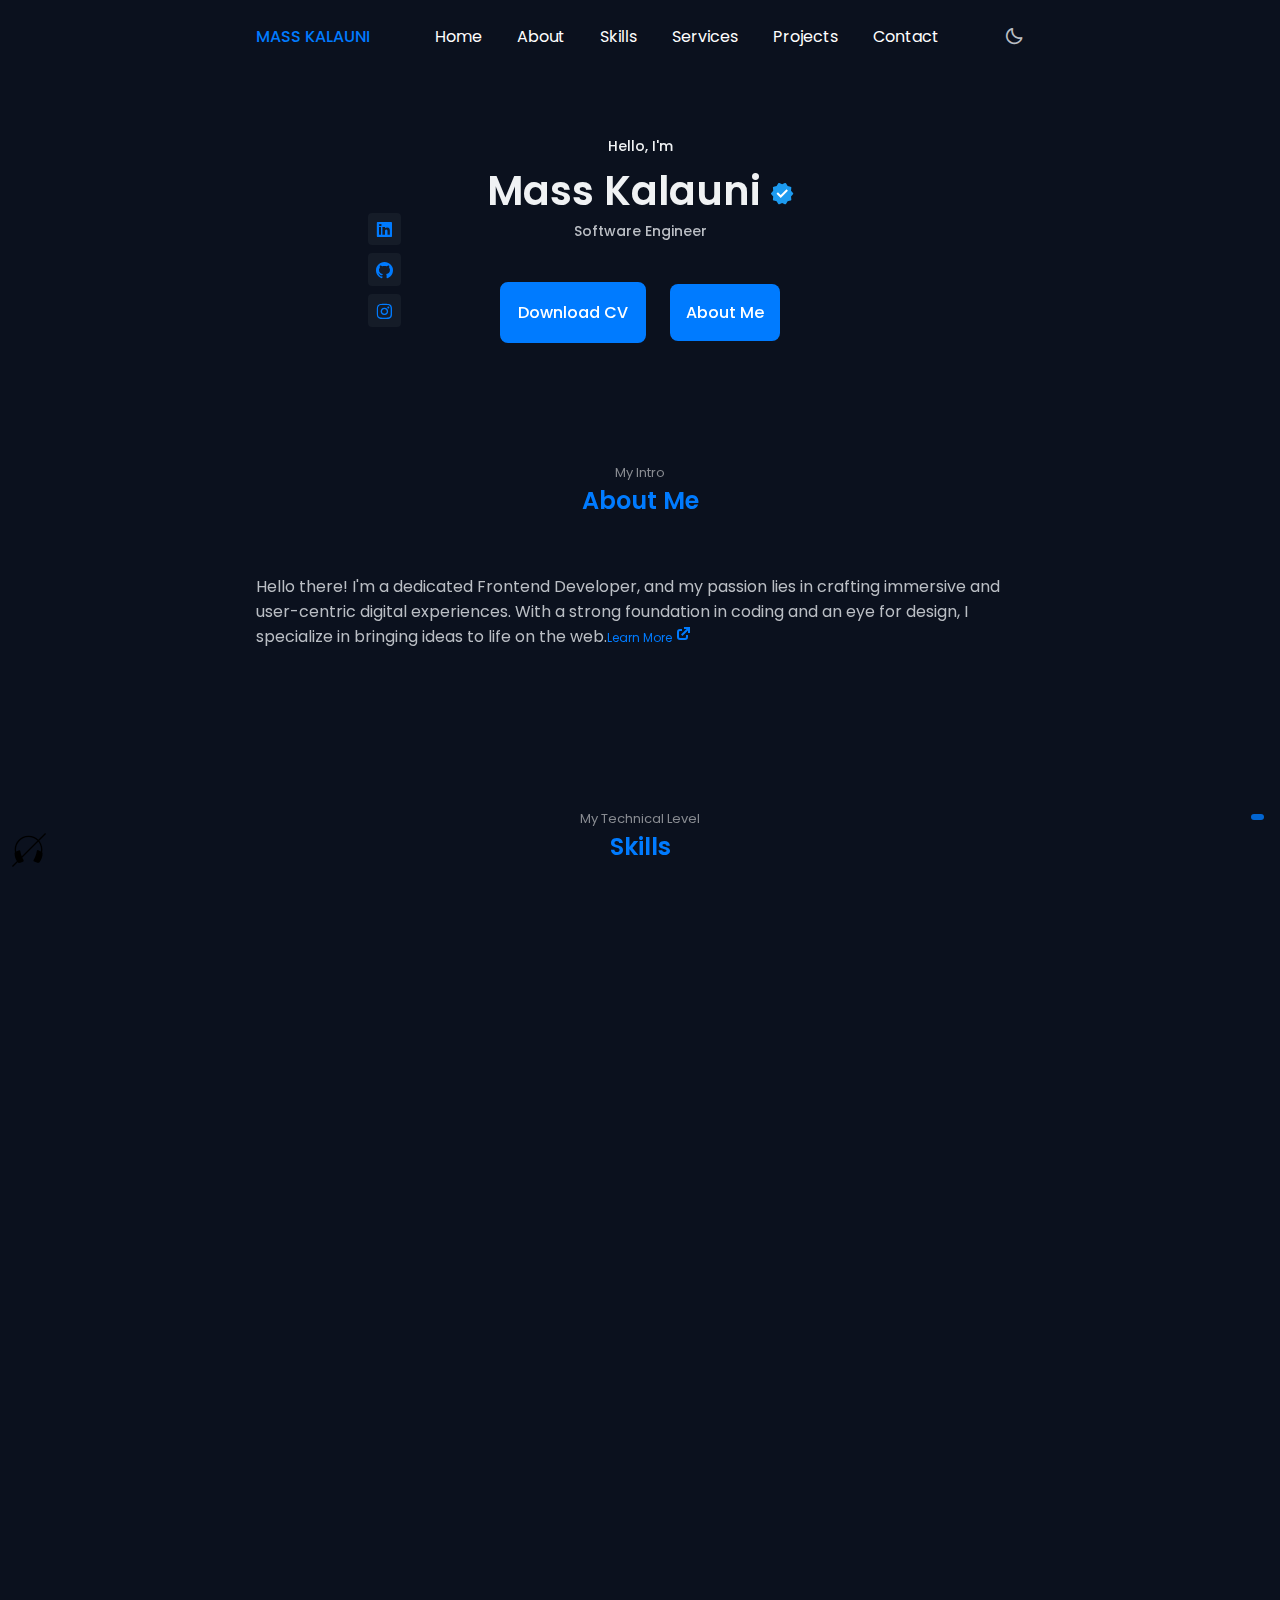
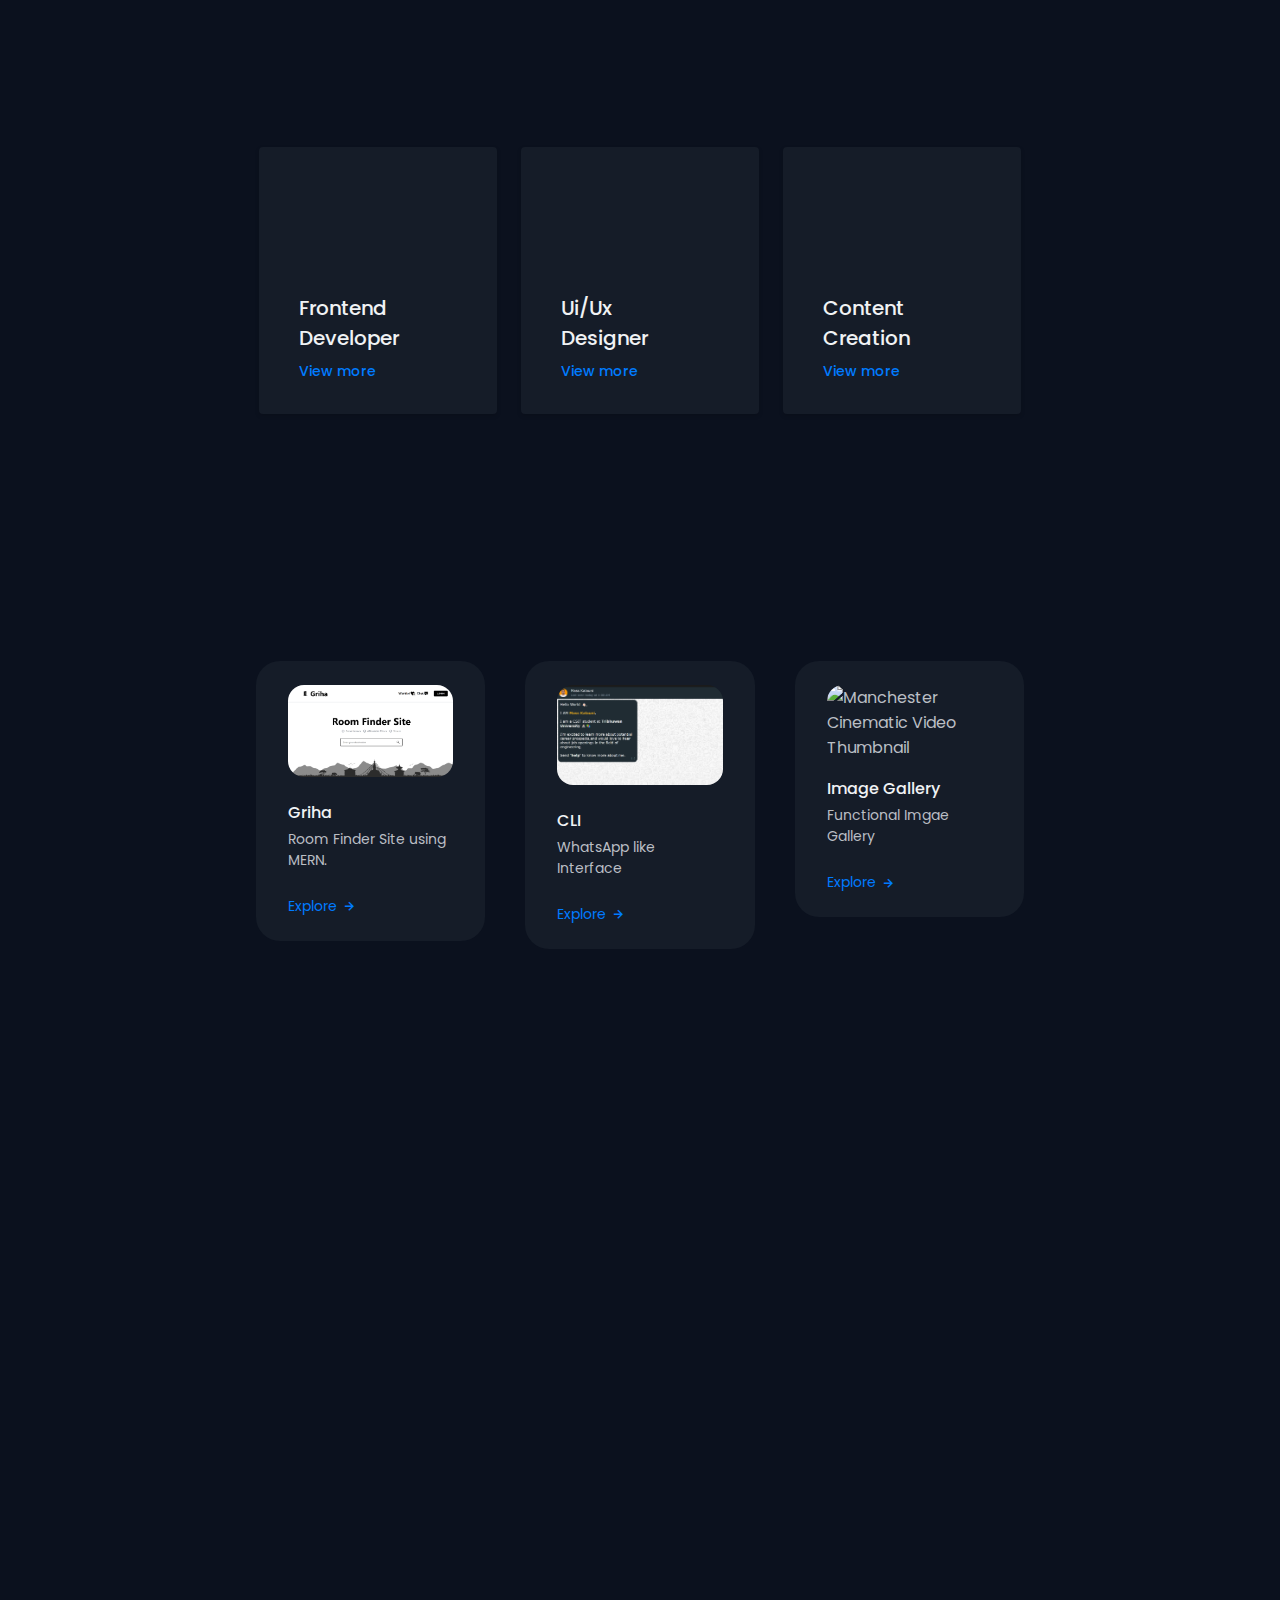
==== commit 27a4e413: "live chat added" ====
--- a/index.html
+++ b/index.html
@@ -851,6 +851,22 @@
    <!-- 100% privacy-first analytics -->
 <script async defer src="https://scripts.simpleanalyticscdn.com/latest.js"></script>
 <noscript><img src="https://queue.simpleanalyticscdn.com/noscript.gif" alt="" referrerpolicy="no-referrer-when-downgrade" /></noscript>
+
+
+
+<!--Start of Tawk.to Script-->
+<script type="text/javascript">
+    var Tawk_API=Tawk_API||{}, Tawk_LoadStart=new Date();
+    (function(){
+    var s1=document.createElement("script"),s0=document.getElementsByTagName("script")[0];
+    s1.async=true;
+    s1.src='https://embed.tawk.to/6666c9b2981b6c56477b7fd1/1i00o7pj3';
+    s1.charset='UTF-8';
+    s1.setAttribute('crossorigin','*');
+    s0.parentNode.insertBefore(s1,s0);
+    })();
+    </script>
+    <!--End of Tawk.to Script-->
 </body>
 
 
--- a/assets/css/styles.css
+++ b/assets/css/styles.css
@@ -87,7 +87,7 @@
 
 .app__earphone {
   position: fixed;
-  right: -.5rem;
+  left: -.5rem;
   bottom: .5rem;
   z-index: 9999;
   background-color: transparent;
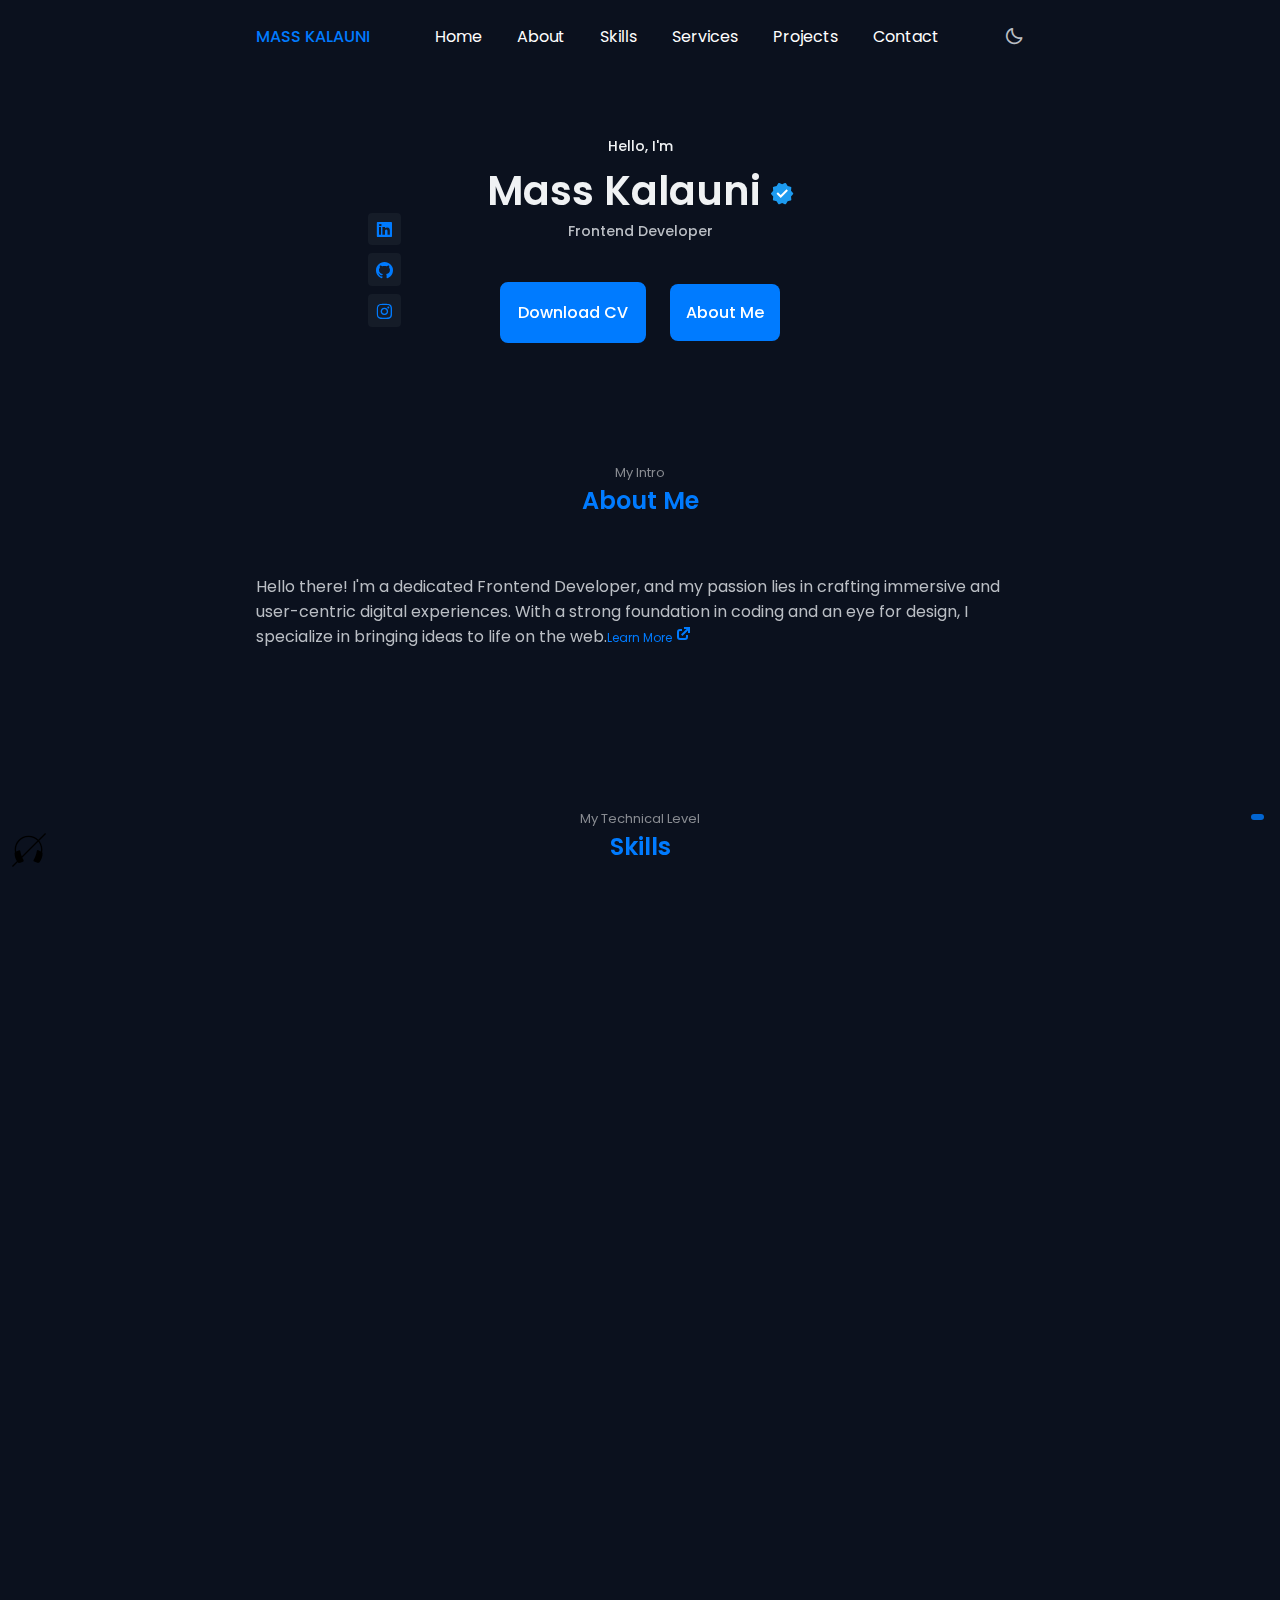
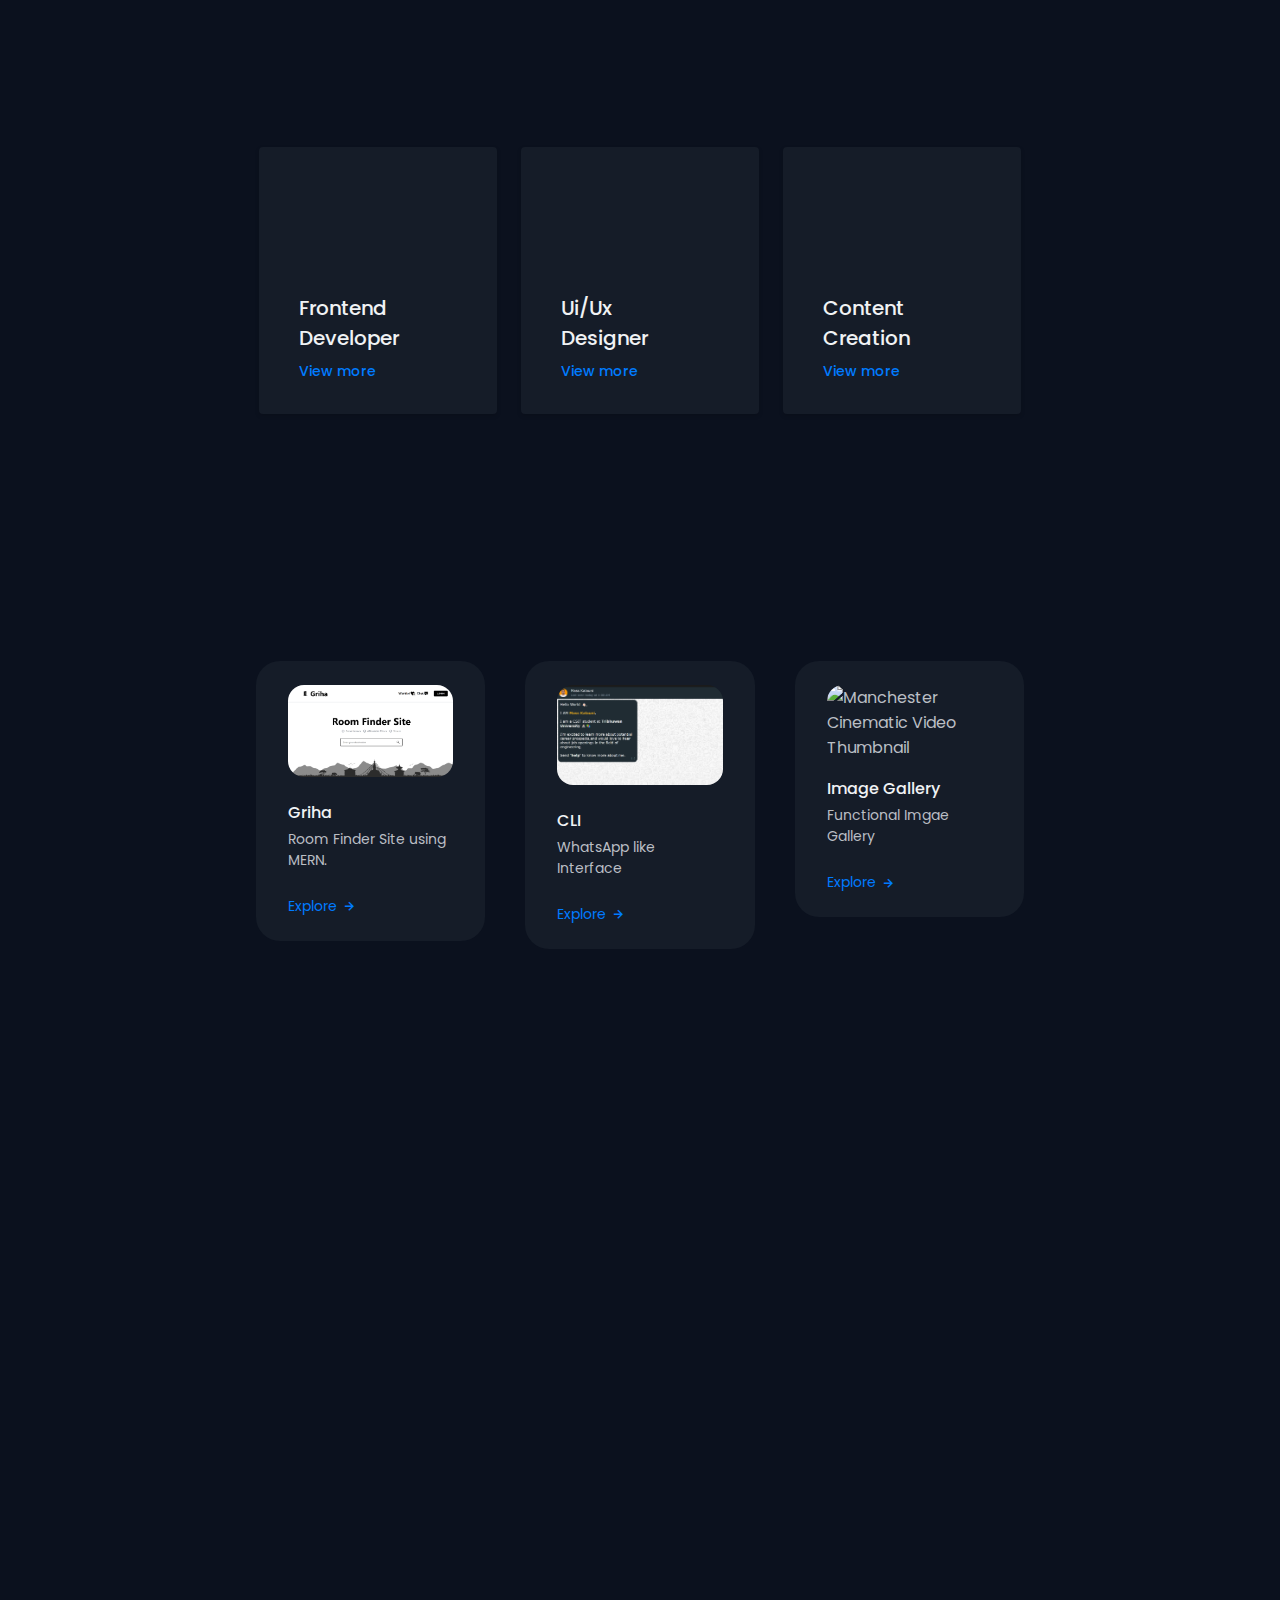
==== commit e4eb6ad6: "fixed dynamic-header" ====
--- a/index.html
+++ b/index.html
@@ -169,7 +169,7 @@
                             </g>
                         </svg>
                     </h1>
-                    <h3 id="dynamic-header" class="home__education">Software Engineer</h3>
+                    <h3 id="dynamic-header" class="home__education"></h3>
 
                     <div class="home__buttons">
                         <a download="" href="./assets/pdf/Prem-Kalauni-CV.pdf" target="_blank" class="button button--ghost">
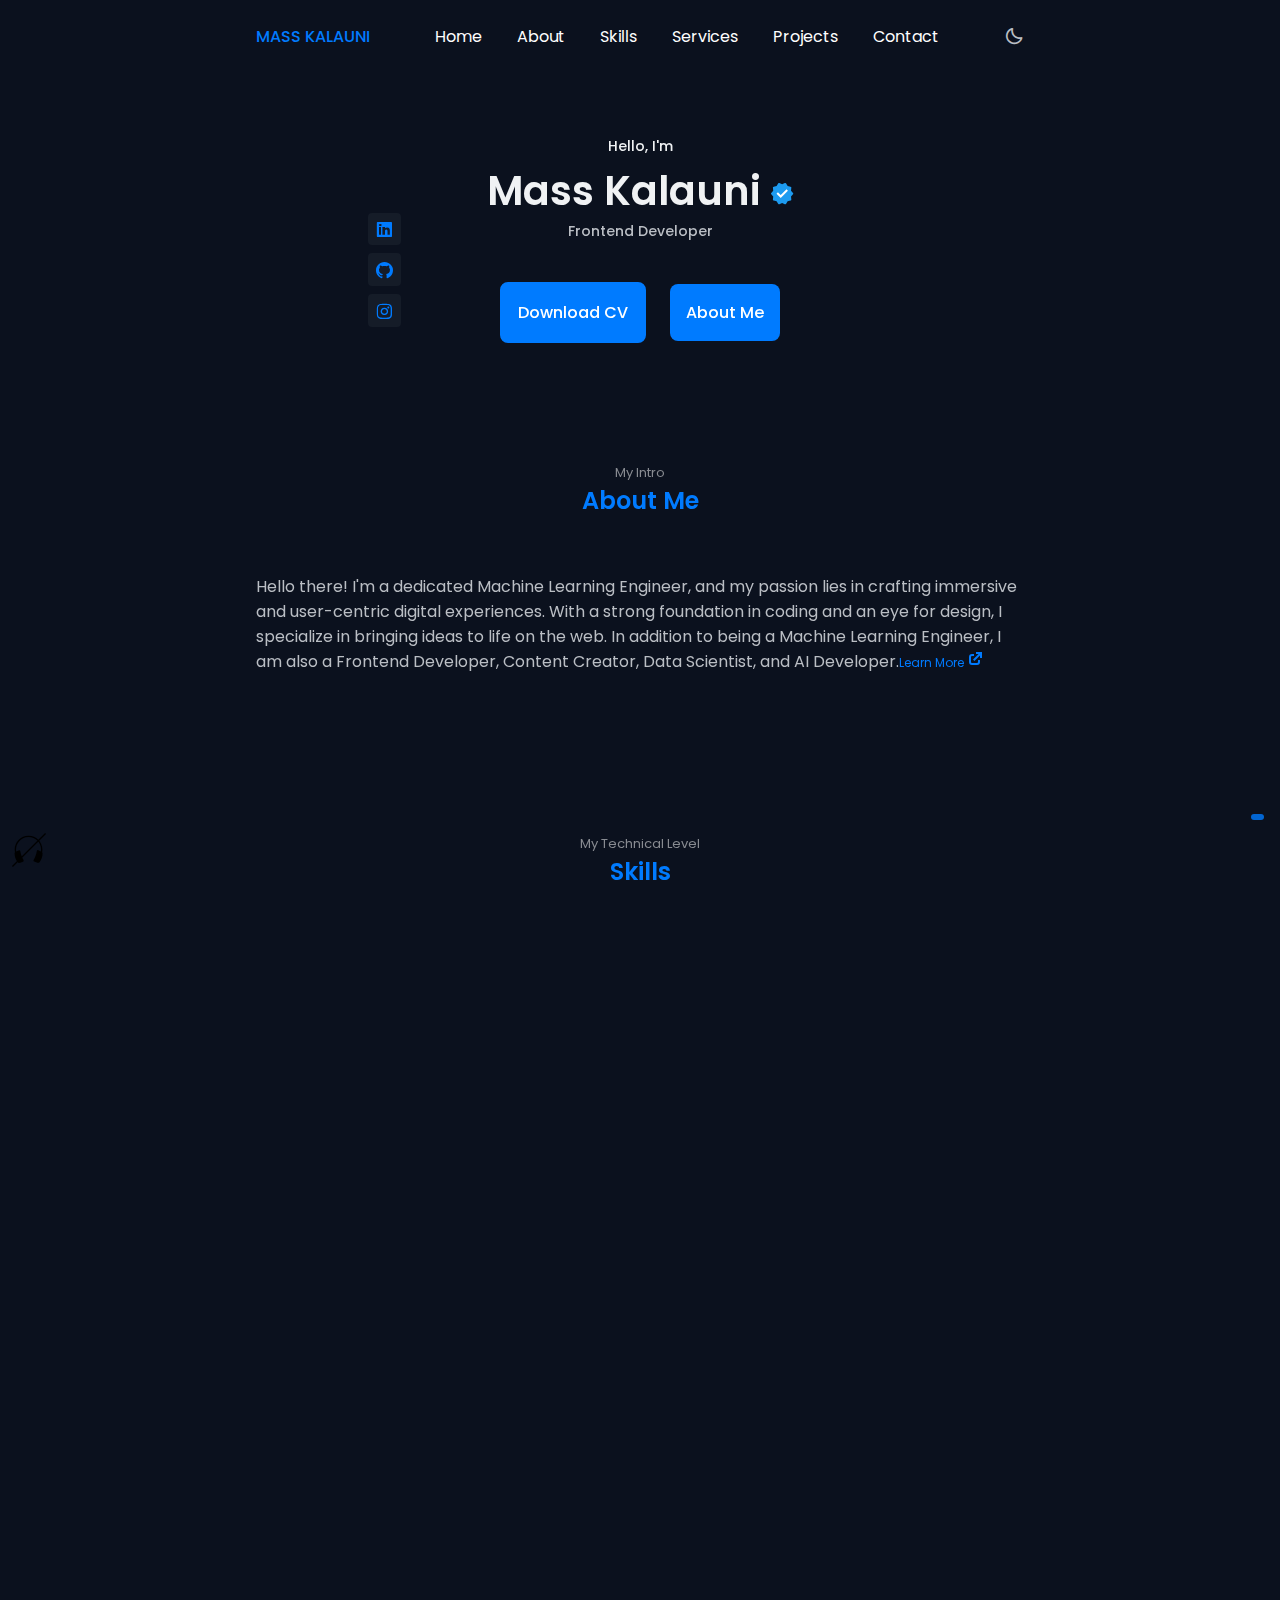
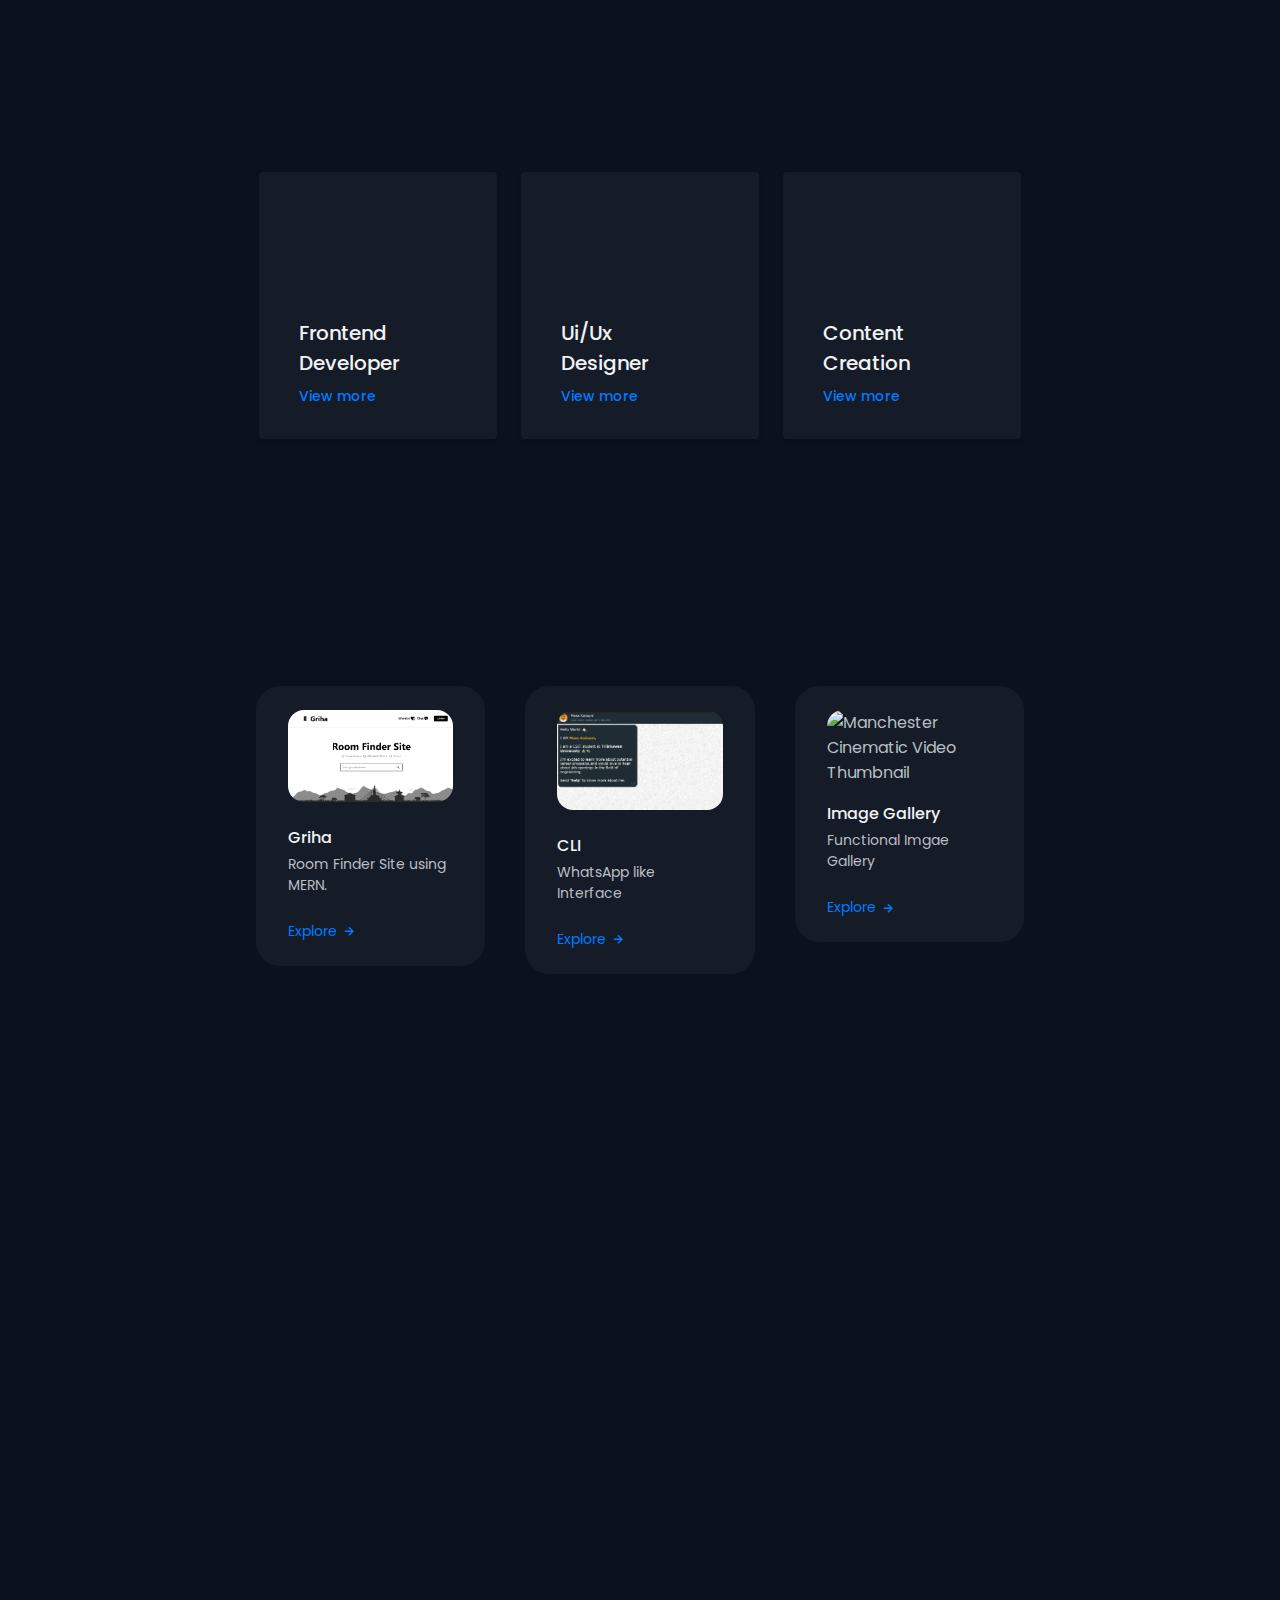
==== commit 3568e327: "v2.0" ====
--- a/index.html
+++ b/index.html
@@ -53,7 +53,7 @@
 
 </head>
 
-<body>
+<body  oncontextmenu="return false;">
     <!--=============== HEADER ===============-->
     <header class="header" id="header">
         <nav class="nav container">
@@ -208,9 +208,7 @@
                    
 
                     <p class="about__description">
-                        Hello there! I'm a dedicated Frontend Developer, and my passion lies in crafting immersive and
-                        user-centric digital experiences. With a strong foundation in coding and an eye for design, I
-                        specialize in bringing ideas to life on the web.<a href="https://premkalauni.com.np/" class=" learn_more_btn">Learn More <span>
+                        Hello there! I'm a dedicated Machine Learning Engineer, and my passion lies in crafting immersive and user-centric digital experiences. With a strong foundation in coding and an eye for design, I specialize in bringing ideas to life on the web. In addition to being a Machine Learning Engineer, I am also a Frontend Developer, Content Creator, Data Scientist, and AI Developer.<a href="https://premkalauni.com.np/" class=" learn_more_btn">Learn More <span>
                             <li-icon aria-hidden="true" type="link-external" class="text-view-model__external-hyperlink-icon" size="small"><svg xmlns="http://www.w3.org/2000/svg" viewBox="0 0 16 16" data-supported-dps="16x16" fill="currentColor" class="mercado-match" width="16" height="16" focusable="false">
                                   <path d="M15 1v6h-2V4.41L7.41 10 6 8.59 11.59 3H9V1zm-4 10a1 1 0 01-1 1H5a1 1 0 01-1-1V6a1 1 0 011-1h2V3H5a3 3 0 00-3 3v5a3 3 0 003 3h5a3 3 0 003-3V9h-2z"></path>
                                 </svg></li-icon>      </span></a>
@@ -582,6 +580,8 @@
                         </div>
                     </div>
                 </div>
+
+                
             </div>
         </section>
 
@@ -823,7 +823,7 @@
             <span class="app__earphone-span" id="earphone-text">sound off</span>
             <div class="app__earphone-tooltip" id="earphone-tooltip"></div>
             <audio autoplay="" class="app__audio" id="audio">
-                <!-- <source src="assets/audio/lofi-study-112191.mp3" type="audio/mp3"> -->
+                <!-- <source src="assets/audio/Angaaron.mp3" type="audio/mp3"> -->
             </audio>
         </button>
     </div>
